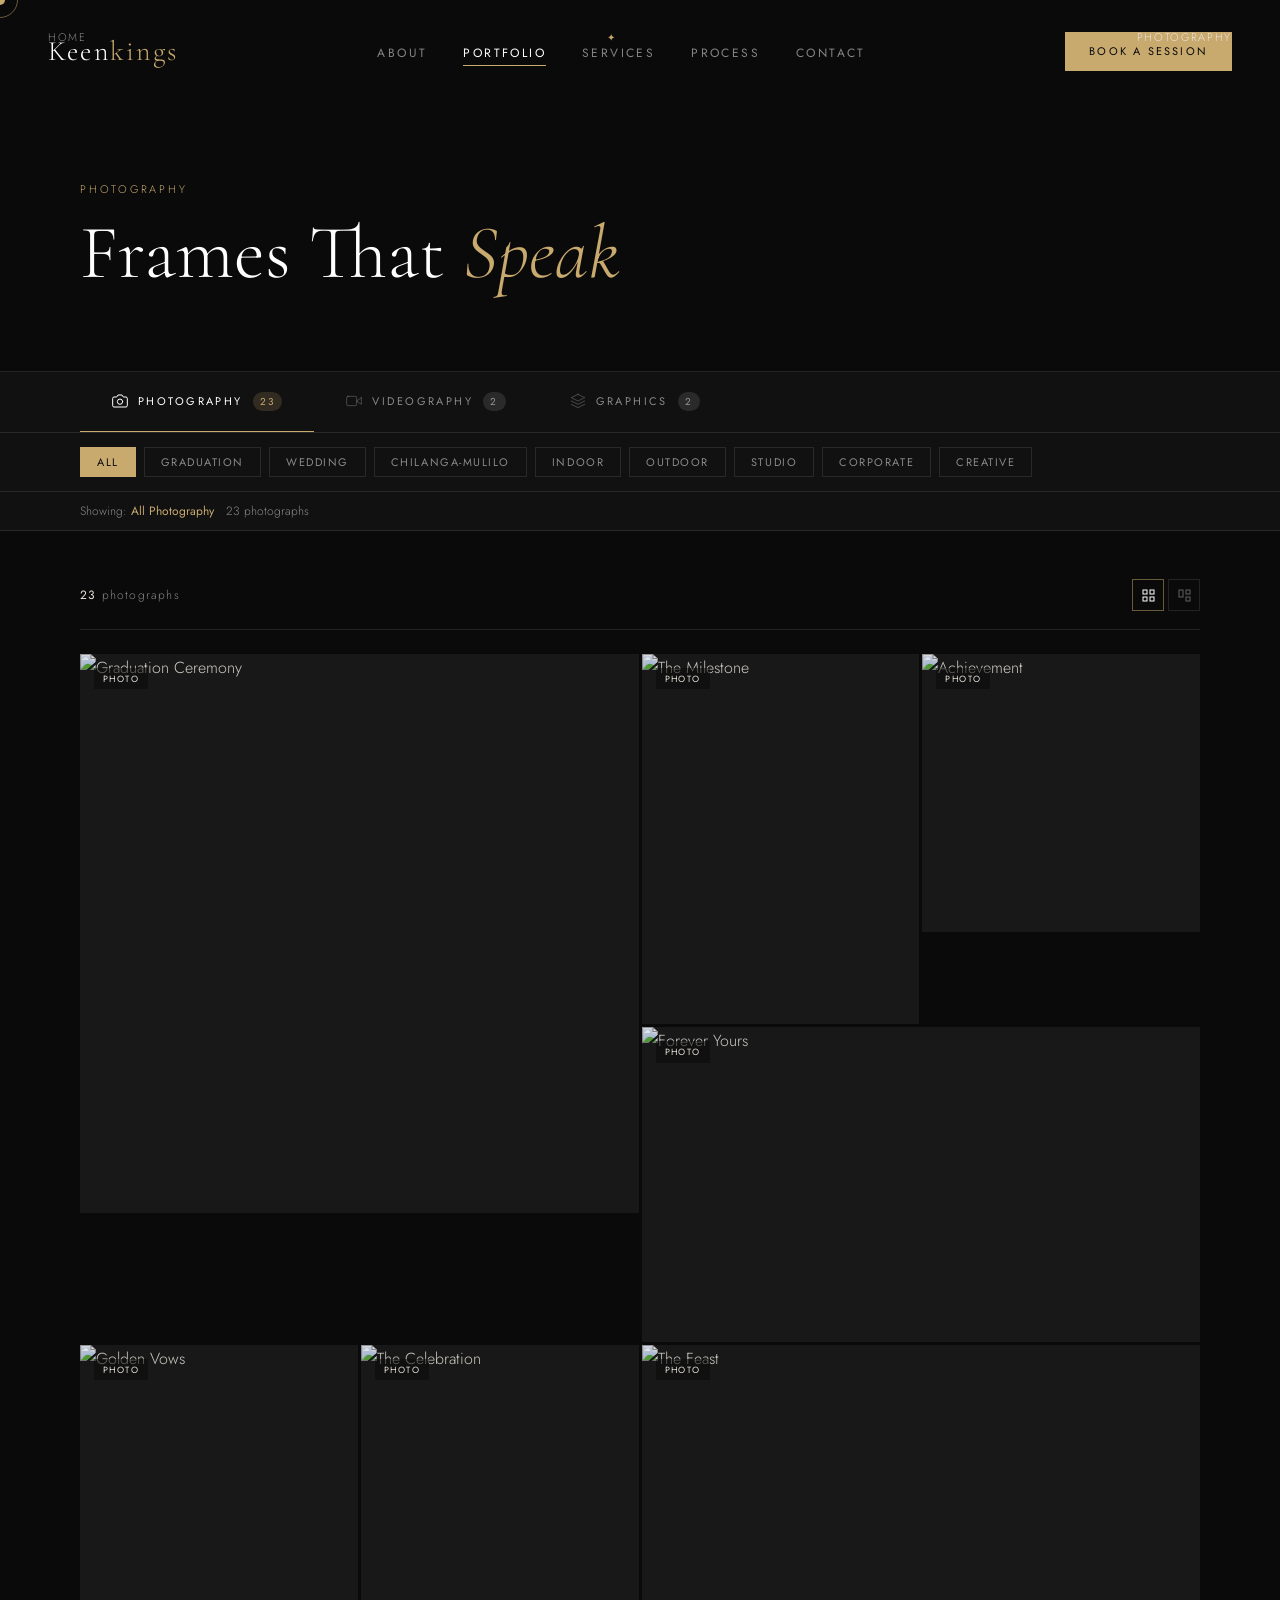
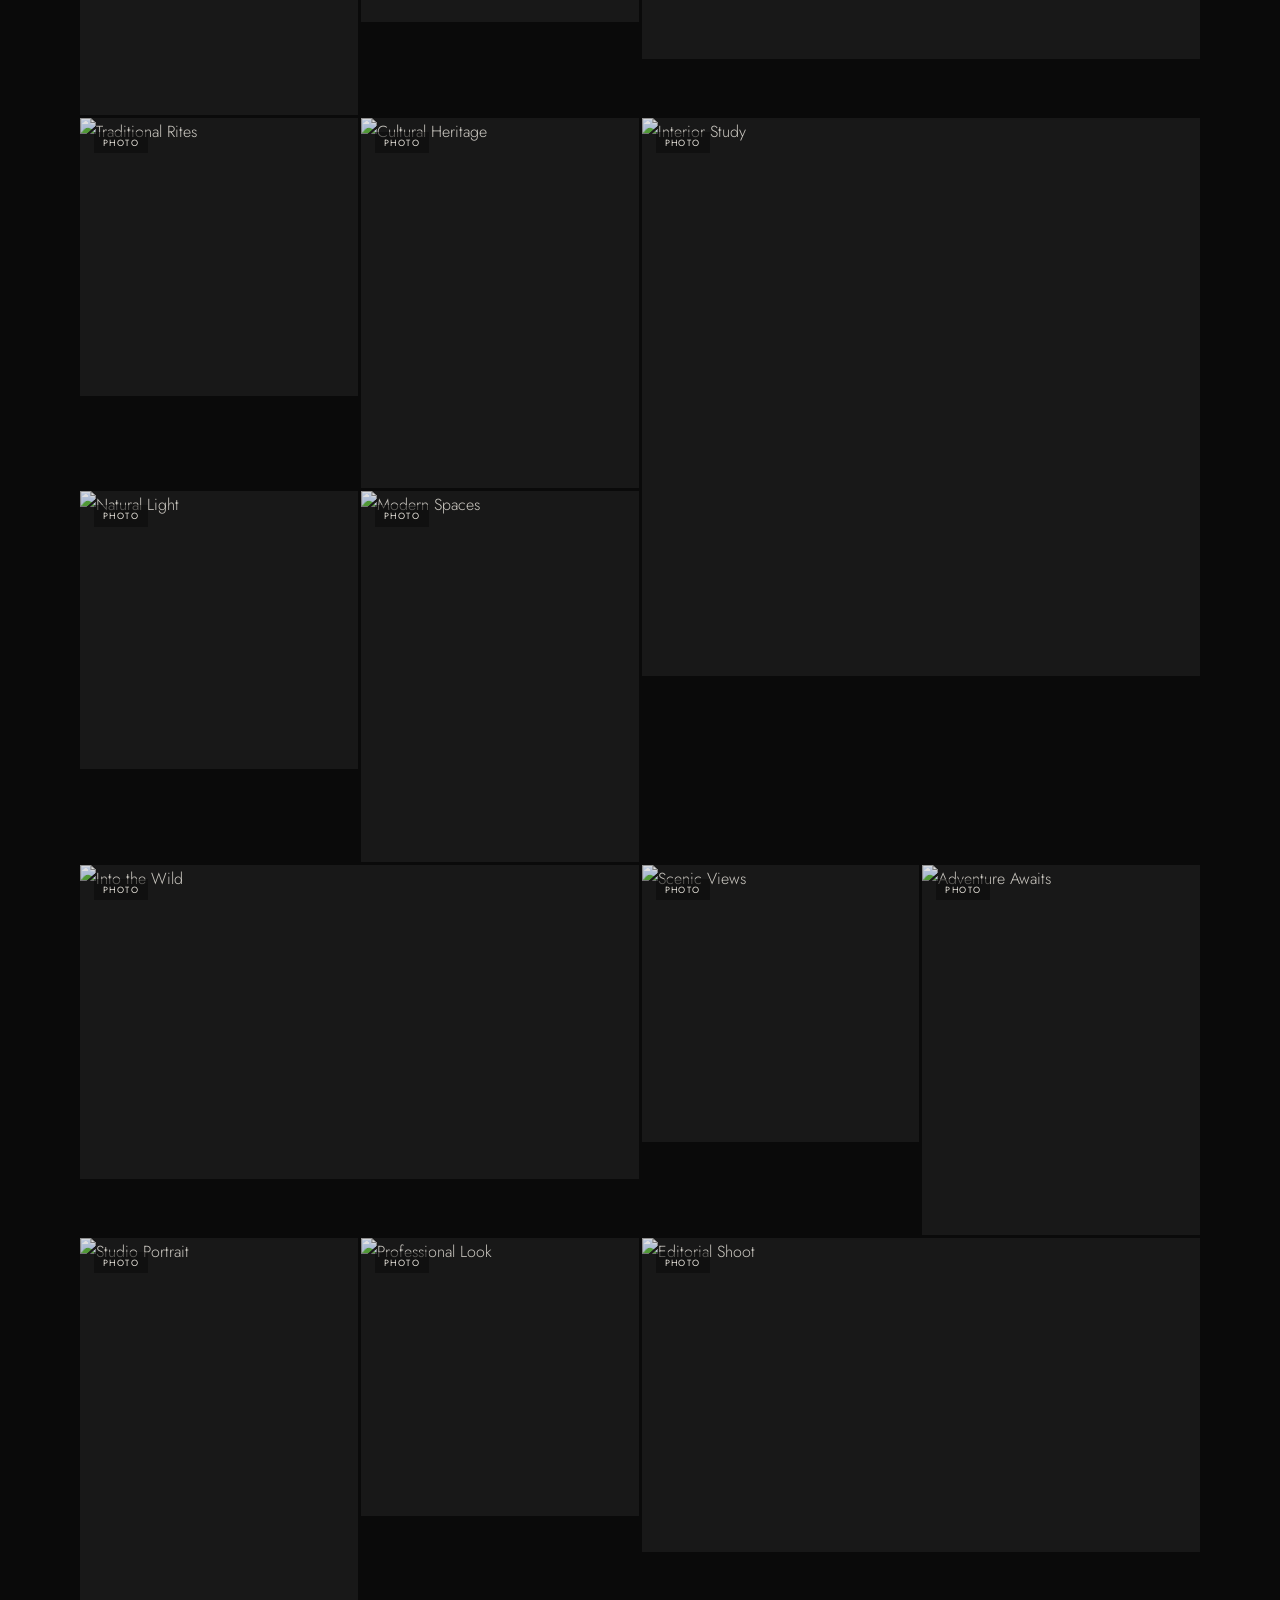
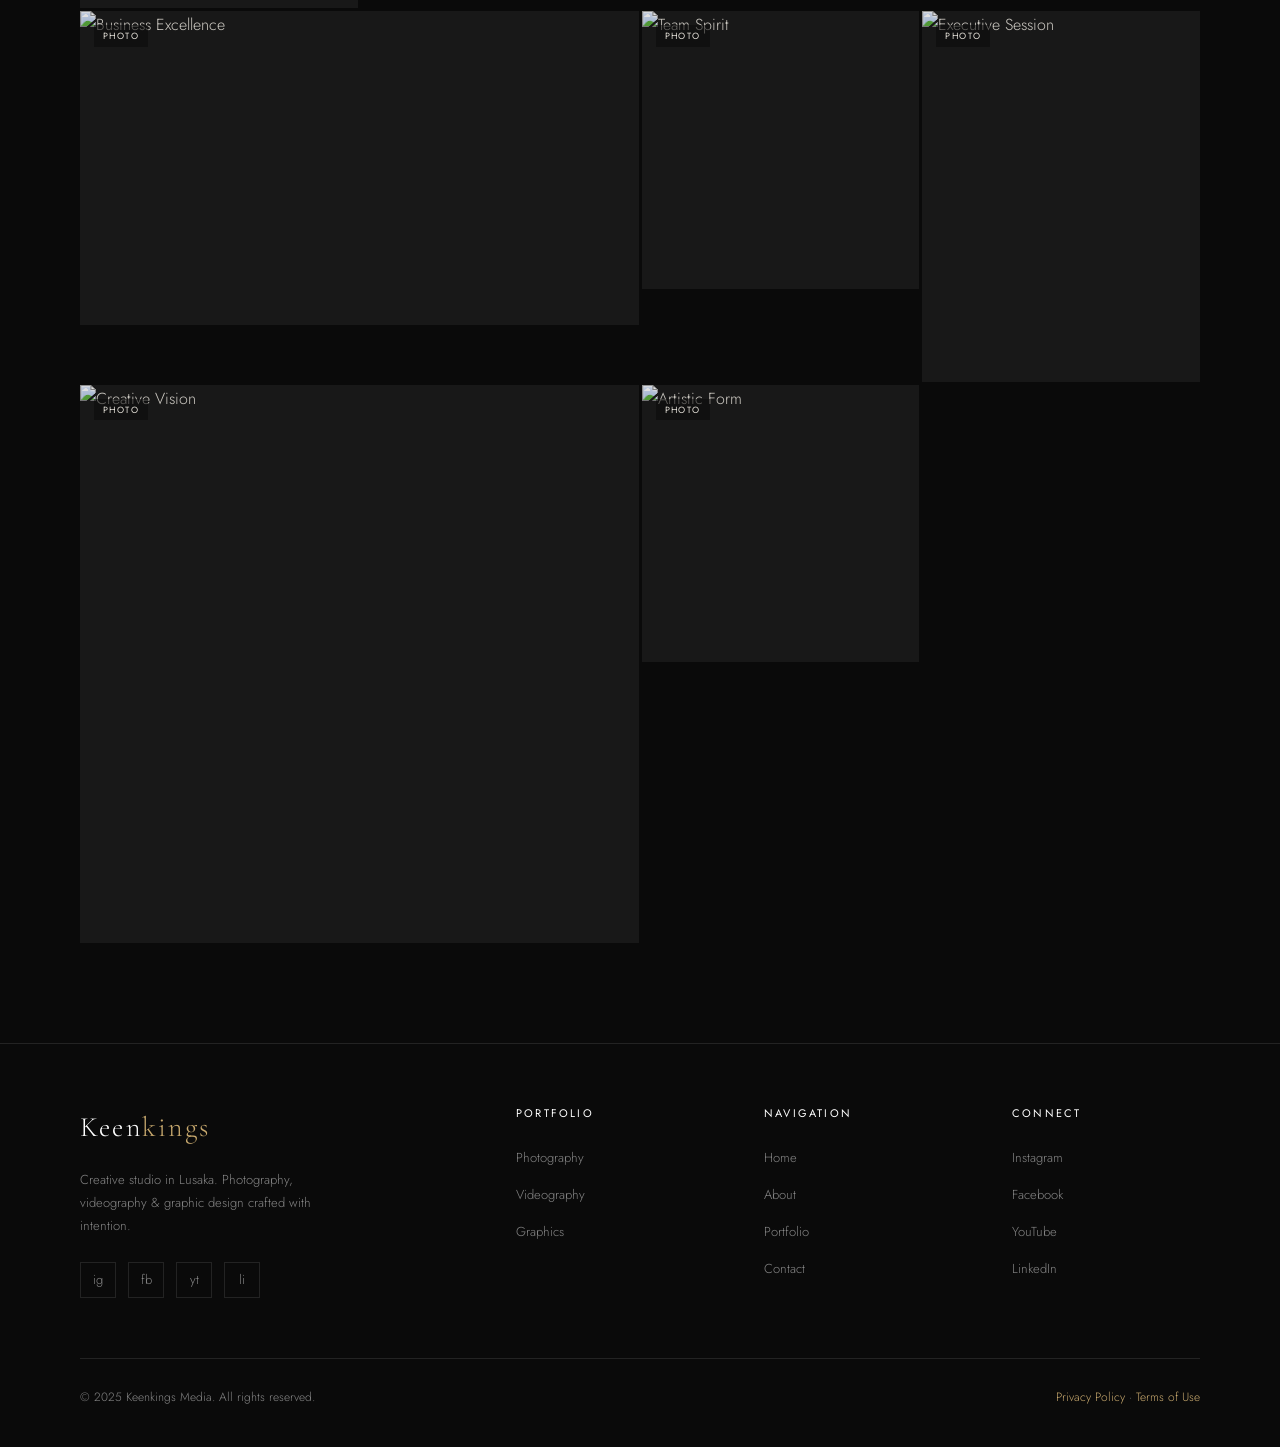
==== portfolio.html @ 9d9a0065 "added all fills" ====
<!DOCTYPE html>
<html lang="en">
<head>
<meta charset="UTF-8"/>
<meta name="viewport" content="width=device-width, initial-scale=1.0"/>
<title>Portfolio — Keenkings Media</title>
<link rel="preconnect" href="https://fonts.googleapis.com"/>
<link rel="preconnect" href="https://fonts.gstatic.com" crossorigin/>
<link href="https://fonts.googleapis.com/css2?family=Cormorant+Garamond:ital,wght@0,300;0,400;0,500;1,300;1,400&family=Jost:wght@300;400;500&display=swap" rel="stylesheet"/>
<link rel="stylesheet" href="zoomin.css"/>
<style>
.filter-bar {
  position: sticky; top: 0; z-index: 90;
  background: var(--off-black);
  border-bottom: 1px solid var(--border-dark);
  transition: box-shadow .3s;
}
.filter-bar.raised { box-shadow: 0 4px 32px rgba(0,0,0,.6); }

.parent-tabs {
  display: flex;
  max-width: var(--max-wide); margin: 0 auto;
  padding: 0 var(--space-xl);
  border-bottom: 1px solid var(--border-dark);
  overflow-x: auto; scrollbar-width: none;
}
.parent-tabs::-webkit-scrollbar { display: none; }

.parent-tab {
  display: flex; align-items: center; gap: 10px;
  padding: 20px 32px;
  font-family: var(--font-sans); font-size: 11px; font-weight: 400;
  letter-spacing: .22em; text-transform: uppercase;
  color: var(--muted-dark); background: none; border: none;
  border-bottom: 2px solid transparent; margin-bottom: -1px;
  cursor: pointer; white-space: nowrap;
  transition: color .3s, border-color .3s;
}
.parent-tab svg { width:16px; height:16px; opacity:.45; transition:opacity .3s; flex-shrink:0; }
.parent-tab:hover { color: var(--off-white); }
.parent-tab:hover svg { opacity: .75; }
.parent-tab.active { color: var(--white); border-bottom-color: var(--accent); }
.parent-tab.active svg { opacity: 1; }
.tab-count {
  font-size: 10px; background: var(--mid); color: var(--muted-dark);
  padding: 2px 7px; border-radius: 20px; transition: background .3s, color .3s; font-weight: 400;
}
.parent-tab.active .tab-count { background: rgba(200,169,110,.18); color: var(--accent); }

.sub-filter-row {
  max-width: var(--max-wide); margin: 0 auto;
  padding: 14px var(--space-xl);
  display: flex; align-items: center; gap: 8px;
  overflow-x: auto; scrollbar-width: none;
}
.sub-filter-row::-webkit-scrollbar { display: none; }
.chip {
  padding: 6px 16px;
  font-family: var(--font-sans); font-size: 11px; font-weight: 400;
  letter-spacing: .14em; text-transform: uppercase;
  color: var(--muted-dark); border: 1px solid var(--border-dark);
  background: transparent; cursor: pointer; white-space: nowrap;
  transition: border-color .2s, color .2s, background .2s;
}
.chip:hover { border-color: rgba(200,169,110,.4); color: var(--off-white); }
.chip.active { border-color: var(--accent); color: var(--black); background: var(--accent); }

.filter-summary {
  padding: 9px var(--space-xl);
  max-width: var(--max-wide); margin: 0 auto;
  display: flex; align-items: center; gap: 12px;
  font-size: 12px; color: var(--muted-dark);
  border-top: 1px solid var(--border-dark);
}
.filter-summary strong { color: var(--accent); font-weight: 400; }
.filter-clear {
  margin-left: auto; font-size: 11px; letter-spacing: .14em; text-transform: uppercase;
  color: var(--muted-dark); background: none; border: none; cursor: pointer;
  font-family: var(--font-sans); display: flex; align-items: center; gap: 6px;
  transition: color .3s;
}
.filter-clear:hover { color: var(--accent); }

/* Gallery */
.gallery-section { padding: 48px var(--space-xl) 100px; background: var(--black); min-height: 70vh; }
.gallery-inner { max-width: var(--max-wide); margin: 0 auto; }
.results-bar {
  display: flex; align-items: center; justify-content: space-between;
  margin-bottom: 24px; padding-bottom: 18px; border-bottom: 1px solid var(--border-dark);
}
.results-count { font-size: 12px; color: var(--muted-dark); letter-spacing: .1em; }
.results-count strong { color: var(--off-white); font-weight: 400; }
.view-toggles { display: flex; gap: 4px; }
.view-btn {
  width: 32px; height: 32px; border: 1px solid var(--border-dark);
  background: none; cursor: pointer; display: flex; align-items: center; justify-content: center;
  transition: border-color .3s;
}
.view-btn svg { opacity: .35; transition: opacity .3s; }
.view-btn.active { border-color: rgba(200,169,110,.5); }
.view-btn.active svg { opacity: 1; }

.gallery-grid {
  display: grid; grid-template-columns: repeat(4,1fr); gap: 3px;
  transition: opacity .3s, transform .3s;
}
.gallery-grid.masonry { grid-template-columns: repeat(3,1fr); align-items: start; }

.gallery-item {
  position: relative; overflow: hidden; cursor: pointer;
  aspect-ratio: 1/1; background: var(--dark);
}
.gallery-item.tall    { aspect-ratio: 3/4; }
.gallery-item.wide    { grid-column: span 2; aspect-ratio: 16/9; }
.gallery-item.feature { grid-column: span 2; grid-row: span 2; aspect-ratio: 1/1; }
.gallery-grid.masonry .gallery-item,
.gallery-grid.masonry .gallery-item.tall,
.gallery-grid.masonry .gallery-item.wide,
.gallery-grid.masonry .gallery-item.feature {
  grid-column: span 1; grid-row: span 1; aspect-ratio: 4/5;
}

.gallery-item img {
  width: 100%; height: 100%; object-fit: cover; display: block;
  transition: transform .7s var(--ease), filter .4s;
  filter: brightness(.88) saturate(.95);
}
.gallery-item:hover img { transform: scale(1.06); filter: brightness(.6) saturate(.8); }

.gitem-overlay {
  position: absolute; inset: 0;
  background: linear-gradient(160deg, transparent 40%, rgba(10,10,10,.9) 100%);
  opacity: 0; transition: opacity .4s;
  display: flex; flex-direction: column; justify-content: flex-end; padding: 22px;
}
.gallery-item:hover .gitem-overlay { opacity: 1; }
.gitem-parent { font-size: 9px; letter-spacing: .22em; text-transform: uppercase; color: var(--accent); margin-bottom: 3px; }
.gitem-title  { font-family: var(--font-serif); font-size: 17px; font-weight: 300; color: var(--white); line-height: 1.2; margin-bottom: 5px; }
.gitem-sub    { font-size: 10px; letter-spacing: .14em; text-transform: uppercase; color: rgba(255,255,255,.45); }

.type-badge {
  position: absolute; top: 14px; left: 14px;
  padding: 3px 9px; font-size: 9px; letter-spacing: .16em;
  text-transform: uppercase; font-family: var(--font-sans); font-weight: 400;
  pointer-events: none;
}
.badge-photo    { background: rgba(10,10,10,.55);  color: var(--off-white); }
.badge-video    { background: rgba(20,40,80,.75);  color: #92b8f0; }
.badge-graphics { background: rgba(50,25,5,.75);   color: #d4a96a; }

.play-btn {
  position: absolute; top: 50%; left: 50%;
  transform: translate(-50%,-50%) scale(.75);
  width: 54px; height: 54px;
  border: 1.5px solid rgba(255,255,255,.55); border-radius: 50%;
  display: flex; align-items: center; justify-content: center;
  opacity: 0; transition: opacity .35s, transform .35s; pointer-events: none;
}
.gallery-item:hover .play-btn { opacity: 1; transform: translate(-50%,-50%) scale(1); }

.gallery-empty { grid-column: 1/-1; padding: 100px; text-align: center; }
.gallery-empty-icon { font-size: 40px; opacity: .15; margin-bottom: 16px; }
.gallery-empty h3 { font-family: var(--font-serif); font-size: 26px; font-weight: 300; color: var(--white); margin-bottom: 10px; }
.gallery-empty p  { font-size: 14px; color: var(--muted-dark); }

/* Enhanced lightbox */
.lightbox {
  position: fixed; inset: 0; background: rgba(6,6,6,.97);
  z-index: 1000; display: flex; align-items: center; justify-content: center;
  opacity: 0; pointer-events: none; transition: opacity .4s;
}
.lightbox.open { opacity: 1; pointer-events: all; }
.lightbox-media {
  position: relative;
  max-width: min(90vw,1100px);
  max-height: 88vh;
  display: flex; align-items: center; justify-content: center;
}
.lightbox-media img {
  max-width: 100%; max-height: 85vh; object-fit: contain; display: block;
}
.lightbox-media video {
  max-width: 100%; max-height: 80vh; display: block;
  outline: none; background: #000;
}
.lightbox-caption {
  position: absolute; bottom: -40px; left: 0; right: 0; text-align: center;
  font-family: var(--font-serif); font-size: 15px; font-weight: 300;
  color: var(--muted-dark); letter-spacing: .05em;
}
.lightbox-close {
  position: absolute; top: 24px; right: 32px; font-size: 24px;
  color: var(--muted-dark); cursor: pointer; transition: color .3s;
  background: none; border: none; line-height: 1; z-index: 10;
}
.lightbox-close:hover { color: var(--accent); }
.lb-arrow {
  position: absolute; top: 50%; transform: translateY(-50%);
  width: 48px; height: 48px;
  border: 1px solid var(--border-dark); background: rgba(10,10,10,.7);
  display: flex; align-items: center; justify-content: center;
  cursor: pointer; z-index: 10; transition: border-color .3s, background .3s;
}
.lb-arrow:hover { border-color: var(--accent); background: rgba(200,169,110,.15); }
.lb-arrow--prev { left: -68px; }
.lb-arrow--next { right: -68px; }

@media (max-width: 1200px) {
  .gallery-grid { grid-template-columns: repeat(3,1fr); }
  .gallery-item.feature { grid-column: span 1; grid-row: span 1; aspect-ratio: 1/1; }
}
@media (max-width: 900px) {
  .gallery-grid { grid-template-columns: repeat(2,1fr); }
  .gallery-item.wide { grid-column: span 2; }
  .gallery-item.feature { grid-column: span 2; aspect-ratio: 16/9; }
  .parent-tabs, .sub-filter-row, .filter-summary { padding-left: 24px; padding-right: 24px; }
  .gallery-section { padding: 36px 24px 80px; }
  .lb-arrow--prev { left: 8px; } .lb-arrow--next { right: 8px; }
}
@media (max-width: 600px) {
  .gallery-grid { grid-template-columns: 1fr; }
  .gallery-item.wide, .gallery-item.feature { grid-column: span 1; aspect-ratio: 4/3; }
  .parent-tab { padding: 15px 18px; font-size: 10px; }
  .results-bar { flex-wrap: wrap; gap: 10px; }
}
</style>
</head>
<body>
<div id="cursor"></div>
<div id="cursor-ring"></div>

<!-- Enhanced lightbox -->
<div class="lightbox" id="lightbox">
  <button class="lightbox-close" onclick="closeLightbox()">✕</button>
  <button class="lb-arrow lb-arrow--prev" onclick="lbNav(-1)">
    <svg width="12" height="12" viewBox="0 0 12 12" fill="none"><path d="M8 1L3 6l5 5" stroke="white" stroke-width="1.3" stroke-linecap="round" stroke-linejoin="round"/></svg>
  </button>
  <div class="lightbox-media" id="lightboxMedia"></div>
  <button class="lb-arrow lb-arrow--next" onclick="lbNav(1)">
    <svg width="12" height="12" viewBox="0 0 12 12" fill="none"><path d="M4 1l5 5-5 5" stroke="white" stroke-width="1.3" stroke-linecap="round" stroke-linejoin="round"/></svg>
  </button>
</div>

<!-- Nav -->
<nav id="nav">
  <a href="index.html" class="nav-logo">Keen<span>kings</span></a>
  <ul class="nav-links">
    <li><a href="index.html#about">About</a></li>
    <li><a href="portfolio.html" class="active">Portfolio</a></li>
    <li><a href="index.html#services">Services</a></li>
    <li><a href="index.html#process">Process</a></li>
    <li><a href="index.html#contact">Contact</a></li>
  </ul>
  <a href="index.html#contact" class="nav-cta">Book a Session</a>
  <button class="nav-hamburger"><span></span><span></span><span></span></button>
</nav>

<!-- Page hero -->
<div class="page-hero">
  <div class="page-hero-bg" style="background-image:url('https://images.unsplash.com/photo-1542038784456-1ea8e935640e?w=1600&q=80');"></div>
  <div class="page-hero-content">
    <nav class="breadcrumb">
      <a href="index.html">Home</a>
      <span class="breadcrumb-sep">✦</span>
      <span class="breadcrumb-current" id="heroCrumb">Portfolio</span>
    </nav>
    <span class="section-tag" id="heroTag">Our Work</span>
    <h1 class="page-hero-title" id="heroTitle">The <em>Portfolio</em></h1>
  </div>
</div>

<!-- Filter bar -->
<div class="filter-bar" id="filterBar">
  <div class="parent-tabs" id="parentTabs">
    <button class="parent-tab active" data-parent="photography" onclick="setParent('photography')">
      <svg viewBox="0 0 24 24" fill="none" stroke="currentColor" stroke-width="1.5" stroke-linecap="round" stroke-linejoin="round"><path d="M23 19a2 2 0 01-2 2H3a2 2 0 01-2-2V8a2 2 0 012-2h4l2-3h6l2 3h4a2 2 0 012 2z"/><circle cx="12" cy="13" r="4"/></svg>
      Photography <span class="tab-count" id="count-photography">0</span>
    </button>
    <button class="parent-tab" data-parent="videography" onclick="setParent('videography')">
      <svg viewBox="0 0 24 24" fill="none" stroke="currentColor" stroke-width="1.5" stroke-linecap="round" stroke-linejoin="round"><polygon points="23 7 16 12 23 17 23 7"/><rect x="1" y="5" width="15" height="14" rx="2"/></svg>
      Videography <span class="tab-count" id="count-videography">0</span>
    </button>
    <button class="parent-tab" data-parent="graphics" onclick="setParent('graphics')">
      <svg viewBox="0 0 24 24" fill="none" stroke="currentColor" stroke-width="1.5" stroke-linecap="round" stroke-linejoin="round"><polygon points="12 2 2 7 12 12 22 7 12 2"/><polyline points="2 17 12 22 22 17"/><polyline points="2 12 12 17 22 12"/></svg>
      Graphics <span class="tab-count" id="count-graphics">0</span>
    </button>
  </div>
  <div class="sub-filter-row" id="subFilterRow"></div>
  <div class="filter-summary">
    <span>Showing: <strong id="summaryText">All Photography</strong></span>
    <span id="summaryCount" style="color:var(--muted-dark)"></span>
    <button class="filter-clear" id="clearBtn" onclick="clearSub()" style="display:none">
      <svg width="9" height="9" viewBox="0 0 9 9" fill="none"><path d="M1 1l7 7M8 1L1 8" stroke="currentColor" stroke-width="1.2" stroke-linecap="round"/></svg>
      Clear filter
    </button>
  </div>
</div>

<!-- Gallery -->
<div class="gallery-section">
  <div class="gallery-inner">
    <div class="results-bar">
      <p class="results-count"><strong id="resultsNum">0</strong>&nbsp;<span id="resultsLabel">works</span></p>
      <div class="view-toggles">
        <button class="view-btn active" id="btnGrid" onclick="setView('grid')" title="Grid">
          <svg width="13" height="13" viewBox="0 0 13 13" fill="none"><rect x="1" y="1" width="4" height="4" stroke="white" stroke-width="1"/><rect x="8" y="1" width="4" height="4" stroke="white" stroke-width="1"/><rect x="1" y="8" width="4" height="4" stroke="white" stroke-width="1"/><rect x="8" y="8" width="4" height="4" stroke="white" stroke-width="1"/></svg>
        </button>
        <button class="view-btn" id="btnMasonry" onclick="setView('masonry')" title="Masonry">
          <svg width="13" height="13" viewBox="0 0 13 13" fill="none"><rect x="1" y="1" width="4" height="7" stroke="white" stroke-width="1"/><rect x="8" y="1" width="4" height="4" stroke="white" stroke-width="1"/><rect x="8" y="8" width="4" height="4" stroke="white" stroke-width="1"/></svg>
        </button>
      </div>
    </div>
    <div class="gallery-grid" id="galleryGrid"></div>
  </div>
</div>

<!-- Footer -->
<footer>
  <div class="footer-top">
    <div class="footer-brand">
      <a href="index.html" class="nav-logo">Keen<span>kings</span></a>
      <p>Creative studio in Lusaka. Photography, videography &amp; graphic design crafted with intention.</p>
      <div class="social-links">
        <a href="#" class="social-link">ig</a><a href="#" class="social-link">fb</a>
        <a href="#" class="social-link">yt</a><a href="#" class="social-link">li</a>
      </div>
    </div>
    <div class="footer-col"><h4>Portfolio</h4><ul>
      <li><a href="#" onclick="setParent('photography');return false">Photography</a></li>
      <li><a href="#" onclick="setParent('videography');return false">Videography</a></li>
      <li><a href="#" onclick="setParent('graphics');return false">Graphics</a></li>
    </ul></div>
    <div class="footer-col"><h4>Navigation</h4><ul>
      <li><a href="index.html">Home</a></li><li><a href="index.html#about">About</a></li>
      <li><a href="portfolio.html">Portfolio</a></li><li><a href="index.html#contact">Contact</a></li>
    </ul></div>
    <div class="footer-col"><h4>Connect</h4><ul>
      <li><a href="#">Instagram</a></li><li><a href="#">Facebook</a></li>
      <li><a href="#">YouTube</a></li><li><a href="#">LinkedIn</a></li>
    </ul></div>
  </div>
  <div class="footer-bottom">
    <p>© 2025 Keenkings Media. All rights reserved.</p>
    <p><a href="#">Privacy Policy</a> · <a href="#">Terms of Use</a></p>
  </div>
</footer>

<script src="zoomin.js"></script>
<script>
var ITEMS = [
  /* ── PHOTOGRAPHY ─────────────────────────────────────────── */
  {id:1,  p:'photography', s:'graduation', t:'Graduation Ceremony', sz:'feature', img:'https://i.ibb.co/dS0ng0h/gd-1.jpg'},
  {id:2,  p:'photography', s:'graduation', t:'The Milestone', sz:'tall', img:'https://i.ibb.co/cK83N1xq/gd-2.jpg'},
  {id:3,  p:'photography', s:'graduation', t:'Achievement', sz:'', img:'https://i.ibb.co/RkrkC01J/gd-3.jpg'},
  {id:4,  p:'photography', s:'wedding', t:'Forever Yours', sz:'wide', img:'https://i.ibb.co/ccxwnLHr/wed-1.jpg'},
  {id:5,  p:'photography', s:'wedding', t:'Golden Vows', sz:'tall', img:'https://i.ibb.co/zhhZ0YVc/wed-2.jpg'},
  {id:6,  p:'photography', s:'wedding', t:'The Celebration', sz:'', img:'https://i.ibb.co/1Gnpq7fz/wed-3.jpg'},
  {id:7,  p:'photography', s:'chilanga-mulilo', t:'The Feast', sz:'wide', img:'https://i.ibb.co/LdPBN8Tx/cm-1.jpg'},
  {id:8,  p:'photography', s:'chilanga-mulilo', t:'Traditional Rites', sz:'', img:'https://i.ibb.co/Tx3mtD8K/cm-2.jpg'},
  {id:9,  p:'photography', s:'chilanga-mulilo', t:'Cultural Heritage', sz:'tall', img:'https://i.ibb.co/nMyVJ6Wc/cm-3.jpg'},
  {id:10, p:'photography', s:'indoor', t:'Interior Study', sz:'feature', img:'https://i.ibb.co/gZ51TRXs/ind-1.jpg'},
  {id:11, p:'photography', s:'indoor', t:'Natural Light', sz:'', img:'https://i.ibb.co/4ZC1vs0M/ind-2.jpg'},
  {id:12, p:'photography', s:'indoor', t:'Modern Spaces', sz:'tall', img:'https://i.ibb.co/zhSP1Jq3/ind-3.jpg'},
  {id:13, p:'photography', s:'outdoor', t:'Into the Wild', sz:'wide', img:'https://i.ibb.co/3YmXSzcQ/out-1.jpg'},
  {id:14, p:'photography', s:'outdoor', t:'Scenic Views', sz:'', img:'https://i.ibb.co/RkVQHSvW/out-2.jpg'},
  {id:15, p:'photography', s:'outdoor', t:'Adventure Awaits', sz:'tall', img:'https://i.ibb.co/VWdMX16G/out-3.jpg'},
  {id:16, p:'photography', s:'studio', t:'Studio Portrait', sz:'tall', img:'https://i.ibb.co/zVMCnpD1/stu-1.jpg'},
  {id:17, p:'photography', s:'studio', t:'Professional Look', sz:'', img:'https://i.ibb.co/0yZvhY1c/stu-2.jpg'},
  {id:18, p:'photography', s:'studio', t:'Editorial Shoot', sz:'wide', img:'https://i.ibb.co/Y4r1Ykj8/stu-3.jpg'},
  {id:19, p:'photography', s:'corporate', t:'Business Excellence', sz:'wide', img:'https://i.ibb.co/Pzsn97fm/cp-1.jpg'},
  {id:20, p:'photography', s:'corporate', t:'Team Spirit', sz:'', img:'https://i.ibb.co/JRRP5fjx/cp-2.jpg'},
  {id:21, p:'photography', s:'corporate', t:'Executive Session', sz:'tall', img:'https://i.ibb.co/Z1f6nWZy/cp-3.jpg'},
  {id:22, p:'photography', s:'creative', t:'Creative Vision', sz:'feature', img:'https://i.ibb.co/PZTq47BR/crt-1.jpg'},
  {id:23, p:'photography', s:'creative', t:'Artistic Form', sz:'', img:'https://i.ibb.co/v6jb3dYG/crt-2.jpg'},

  /* ── VIDEOGRAPHY ─────────────────────────────────────────── */
  {id:24, p:'videography', s:'nature', t:'Epic Nature Drone Video', sz:'feature', img:'https://img.youtube.com/vi/LXb3EKWsInQ/hqdefault.jpg', vid:'https://www.youtube.com/embed/LXb3EKWsInQ'},
  {id:25, p:'videography', s:'wedding', t:'Wedding Highlight Reel', sz:'wide', img:'https://img.youtube.com/vi/LXb3EKWsInQ/hqdefault.jpg', vid:'https://www.youtube.com/embed/LXb3EKWsInQ'},

  /* ── GRAPHICS ─────────────────────────────────────────────── */
  {id:26, p:'graphics', s:'logo', t:'Brand Identity', sz:'feature', img:'https://i.ibb.co/C5ZP92ch/gd.jpg'},
  {id:27, p:'graphics', s:'brochure', t:'Corporate Layout', sz:'tall', img:'https://i.ibb.co/C5ZP92ch/gd.jpg'},
];

var SUBS = {
  photography: [
    {v:'graduation', l:'Graduation'}, {v:'wedding', l:'Wedding'}, {v:'chilanga-mulilo', l:'Chilanga-Mulilo'},
    {v:'indoor', l:'Indoor'}, {v:'outdoor', l:'Outdoor'}, {v:'studio', l:'Studio'},
    {v:'corporate', l:'Corporate'}, {v:'creative', l:'Creative'},
  ],
  videography: [
    {v:'wedding', l:'Wedding'}, {v:'corporate', l:'Corporate'}, {v:'creative', l:'Creative'},
    {v:'nature', l:'Nature'}, {v:'timelapse', l:'Time-Lapse'}, {v:'product', l:'Product'}, {v:'fashion', l:'Fashion'},
  ],
  graphics: [
    {v:'logo', l:'Logo Design'}, {v:'brochure', l:'Brochure Layout'}, {v:'banner', l:'Web Banner'},
    {v:'social-media', l:'Social Media Post'}, {v:'infographic', l:'Infographic'}, {v:'packaging', l:'Packaging Design'},
  ]
};

var HERO = {
  photography: {tag:'Photography', title:'Frames That <em>Speak</em>', crumb:'Photography'},
  videography: {tag:'Videography', title:'Stories in <em>Motion</em>', crumb:'Videography'},
  graphics: {tag:'Graphic Design', title:'Design That <em>Resonates</em>', crumb:'Graphics'}
};

var BADGE = {
  photography: {cls:'badge-photo', lbl:'Photo'},
  videography: {cls:'badge-video', lbl:'Video'},
  graphics: {cls:'badge-graphics', lbl:'Design'}
};

var RLABEL = {photography:'photographs', videography:'films', graphics:'designs'};

var S = {parent:'photography', sub:null, view:'grid'};
var LB_IDX = 0, LB_ITEMS = [];

document.addEventListener('DOMContentLoaded', function () {
  updateCounts();
  var hash = location.hash.replace('#','');
  setParent(HERO[hash] ? hash : 'photography', true);
  window.addEventListener('scroll', function(){
    document.getElementById('filterBar').classList.toggle('raised', scrollY > 260);
  },{passive:true});
});

function updateCounts() {
  ['photography','videography','graphics'].forEach(function(p){
    document.getElementById('count-'+p).textContent = ITEMS.filter(function(i){return i.p===p;}).length;
  });
}

function setParent(p, skipScroll) {
  S.parent=p; S.sub=null;
  document.querySelectorAll('.parent-tab').forEach(function(t){ t.classList.toggle('active',t.dataset.parent===p); });
  var h=HERO[p];
  document.getElementById('heroTag').textContent = h.tag;
  document.getElementById('heroTitle').innerHTML = h.title;
  document.getElementById('heroCrumb').textContent= h.crumb;
  renderChips(); renderGallery(); updateSummary();
  if(!skipScroll) document.getElementById('filterBar').scrollIntoView({behavior:'smooth',block:'start'});
  location.hash=p;
}

function renderChips() {
  var html='<button class="chip active" data-sub="" onclick="setSub(this,\'\')">All</button>';
  (SUBS[S.parent]||[]).forEach(function(c){
    html+='<button class="chip" data-sub="'+c.v+'" onclick="setSub(this,\''+c.v+'\')">'+c.l+'</button>';
  });
  document.getElementById('subFilterRow').innerHTML=html;
}

function setSub(btn,sub){
  S.sub=sub||null;
  document.querySelectorAll('.chip').forEach(function(c){ c.classList.toggle('active',c.dataset.sub===(sub||'')); });
  renderGallery(); updateSummary();
}

function clearSub(){
  S.sub=null;
  document.querySelectorAll('.chip').forEach(function(c){ c.classList.toggle('active',c.dataset.sub===''); });
  renderGallery(); updateSummary();
}

function getFiltered(){
  return ITEMS.filter(function(i){ return i.p===S.parent && (!S.sub||i.s===S.sub); });
}

function updateSummary(){
  var f=getFiltered();
  var sl=S.sub?(SUBS[S.parent].find(function(s){return s.v===S.sub;})||{}).l:'All';
  var pl=S.parent.charAt(0).toUpperCase()+S.parent.slice(1);
  document.getElementById('summaryText').textContent = sl+' '+pl;
  document.getElementById('summaryCount').textContent= f.length+' '+(RLABEL[S.parent]||'works');
  document.getElementById('resultsNum').textContent = f.length;
  document.getElementById('resultsLabel').textContent= RLABEL[S.parent]||'works';
  document.getElementById('clearBtn').style.display = S.sub?'':'none';
}

function renderGallery(){
  var grid=document.getElementById('galleryGrid');
  var items=getFiltered();
  LB_ITEMS=items;
  grid.className='gallery-grid'+(S.view==='masonry'?' masonry':'');

  if(!items.length){
    grid.innerHTML='<div class="gallery-empty"><div class="gallery-empty-icon">◎</div><h3>Nothing here yet</h3><p>No work found in this category.</p></div>';
    return;
  }

  var isVid=S.parent==='videography';
  var badge=BADGE[S.parent];

  var html=items.map(function(item,idx){
    var sc=item.sz?' '+item.sz:'';
    var play=isVid?'<div class="play-btn"><svg width="12" height="14" viewBox="0 0 12 14" fill="none"><path d="M1 1.5l10 5.5-10 5.5V1.5z" fill="white" fill-opacity=".9"/></svg></div>':'';
    var sl=(SUBS[item.p].find(function(s){return s.v===item.s;})||{}).l||item.s;
    var pl=item.p.charAt(0).toUpperCase()+item.p.slice(1);
    return '<div class="gallery-item'+sc+'" onclick="openItem('+idx+')">'
      +'<img src="'+item.img+'" alt="'+item.t+'" loading="lazy"/>'
      +'<span class="type-badge '+badge.cls+'">'+badge.lbl+'</span>'
      +play
      +'<div class="gitem-overlay"><p class="gitem-parent">'+pl+'</p>'
      +'<h3 class="gitem-title">'+item.t+'</h3>'
      +'<p class="gitem-sub">'+sl+'</p></div></div>';
  }).join('');

  grid.style.opacity='0'; grid.style.transform='translateY(12px)';
  grid.style.transition='opacity .3s,transform .3s';
  setTimeout(function(){
    grid.innerHTML=html;
    requestAnimationFrame(function(){ grid.style.opacity='1'; grid.style.transform='translateY(0)'; });
  },150);
}

function setView(v){
  S.view=v;
  document.getElementById('btnGrid').classList.toggle('active',v==='grid');
  document.getElementById('btnMasonry').classList.toggle('active',v==='masonry');
  renderGallery();
}

function openItem(idx){
  LB_IDX=idx; renderLB();
  document.getElementById('lightbox').classList.add('open');
  document.body.style.overflow='hidden';
}

function renderLB(){
  var item=LB_ITEMS[LB_IDX]; if(!item) return;
  var sl=(SUBS[item.p].find(function(s){return s.v===item.s;})||{}).l||item.s;
  var m=document.getElementById('lightboxMedia');
  if(item.vid){
    m.innerHTML='<iframe src="'+item.vid+'" frameborder="0" allow="accelerometer; autoplay; clipboard-write; encrypted-media; gyroscope; picture-in-picture" allowfullscreen style="width:100%;aspect-ratio:16/9;max-width:960px;max-height:80vh;"></iframe>'
      +'<div class="lightbox-caption">'+item.t+' &nbsp;·&nbsp; '+sl+'</div>';
  } else {
    m.innerHTML='<img src="'+item.img+'" alt="'+item.t+'" style="max-width:min(90vw,1100px);max-height:85vh;object-fit:contain"/>'
      +'<div class="lightbox-caption">'+item.t+' &nbsp;·&nbsp; '+sl+'</div>';
  }
}

function lbNav(dir){
  LB_IDX=(LB_IDX+dir+LB_ITEMS.length)%LB_ITEMS.length;
  renderLB();
}

function closeLightbox(){
  document.getElementById('lightbox').classList.remove('open');
  document.body.style.overflow='';
}

document.addEventListener('keydown',function(e){
  if(!document.getElementById('lightbox').classList.contains('open')) return;
  if(e.key==='Escape') closeLightbox();
  if(e.key==='ArrowLeft') lbNav(-1);
  if(e.key==='ArrowRight') lbNav(1);
});
document.getElementById('lightbox').addEventListener('click',function(e){
  if(e.target===this) closeLightbox();
});
</script>
</body>
</html>
---- zoomin.css ----
/* ============================================================
   KEENKINGS PHOTOGRAPHY — SHARED STYLESHEET  v2
   Mixed light/dark theme + parallax support
   ============================================================

   QUICK REFERENCE
   ---------------
   Dark section (default) : <section>
   Light section          : <section class="section--light">
   White section          : <section class="section--light-alt">
   Parallax wrap          : <div class="parallax-wrap">
                              <div class="parallax-bg" style="background-image:url(...)"></div>
                              <div class="parallax-content">...</div>
                            </div>
   Full-bleed banner      : <div class="parallax-banner">
                              <div class="parallax-bg" style="background-image:url(...)"></div>
                              <div class="parallax-banner-content">...</div>
                            </div>

   TABLE OF CONTENTS
   -----------------
   1.  Design Tokens
   2.  Reset & Base
   3.  Custom Cursor
   4.  Navigation
   5.  Hero Section
   6.  Parallax System
   7.  Stats Bar
   8.  Ticker / Marquee
   9.  Section Utilities + Light Overrides
   10. Buttons
   11. About Section
   12. Portfolio Grid
   13. Services Section
   14. Testimonial Section
   15. Process Steps
   16. Contact Section
   17. Footer
   18. Lightbox
   19. Page Hero (inner pages)
   20. Breadcrumb
   21. Dividers & Section Transitions
   22. Reveal Animations
   23. Responsive Breakpoints
   ============================================================ */


/* ============================================================
   1. DESIGN TOKENS
   ============================================================ */
:root {
  /* Dark palette */
  --black:           #0a0a0a;
  --off-black:       #111111;
  --dark:            #181818;
  --mid:             #2a2a2a;
  --border-dark:     rgba(255,255,255,0.10);
  --border-dark-hov: rgba(200,169,110,0.35);
  --white:           #ffffff;
  --off-white:       #e8e4dc;
  --muted-dark:      rgba(255,255,255,0.50);

  /* Light palette */
  --light-bg:        #f8f5f0;
  --light-bg-alt:    #ffffff;
  --light-surface:   #ede9e1;
  --light-border:    rgba(0,0,0,0.10);
  --light-border-hov:rgba(180,130,50,0.45);
  --light-text:      #1c1c1a;
  --light-muted:     rgba(28,28,26,0.50);
  --light-heading:   #0d0d0b;

  /* Accent — slightly adjusted per context */
  --accent:          #c8a96e;
  --accent-dark:     #a8893e;
  --accent-light:    #b8924a;

  /* Shared aliases (default = dark mode) */
  --border:          var(--border-dark);
  --muted:           var(--muted-dark);

  /* Typography */
  --font-serif: 'Cormorant Garamond', serif;
  --font-sans:  'Jost', sans-serif;

  /* Motion */
  --ease:    cubic-bezier(0.25, 0.46, 0.45, 0.94);
  --ease-in: cubic-bezier(0.55, 0.00, 1.00, 0.45);

  /* Spacing */
  --space-xs:  8px;
  --space-sm:  16px;
  --space-md:  24px;
  --space-lg:  48px;
  --space-xl:  80px;
  --space-2xl: 100px;

  /* Layout */
  --max-content: 1200px;
  --max-wide:    1400px;
}


/* ============================================================
   2. RESET & BASE
   ============================================================ */
*, *::before, *::after { box-sizing: border-box; margin: 0; padding: 0; }
html { scroll-behavior: smooth; }
body {
  background:  var(--black);
  color:       var(--off-white);
  font-family: var(--font-sans);
  font-weight: 300;
  overflow-x:  hidden;
  cursor:      none;
  line-height: 1.7;
}
img { display: block; max-width: 100%; }
a   { color: inherit; }
ul  { list-style: none; }


/* ============================================================
   3. CUSTOM CURSOR
   ============================================================ */
#cursor {
  position: fixed; top: 0; left: 0;
  width: 10px; height: 10px;
  background: var(--accent);
  border-radius: 50%;
  pointer-events: none;
  z-index: 9999;
  transform: translate(-50%, -50%);
  transition: width .15s var(--ease), height .15s var(--ease), opacity .3s;
}
#cursor-ring {
  position: fixed; top: 0; left: 0;
  width: 36px; height: 36px;
  border: 1px solid rgba(200,169,110,.5);
  border-radius: 50%;
  pointer-events: none;
  z-index: 9998;
  transform: translate(-50%, -50%);
  transition: transform .18s var(--ease), width .3s, height .3s, border-color .3s;
}
body:has(a:hover) #cursor-ring,
body:has(button:hover) #cursor-ring {
  width: 56px; height: 56px;
  border-color: var(--accent);
}


/* ============================================================
   4. NAVIGATION
   ============================================================ */
nav {
  position: fixed; top: 0; left: 0; right: 0;
  z-index: 100;
  display: flex; align-items: center; justify-content: space-between;
  padding: 28px 48px;
  transition: background .4s var(--ease), padding .4s, border-color .4s;
}
nav.scrolled {
  background: rgba(10,10,10,.92);
  backdrop-filter: blur(14px);
  padding: 16px 48px;
  border-bottom: 1px solid var(--border-dark);
}
.nav-logo {
  font-family: var(--font-serif);
  font-size: 28px; font-weight: 300;
  letter-spacing: .08em;
  color: var(--white); text-decoration: none;
  transition: color .3s;
}
.nav-logo span { color: var(--accent); }

.nav-links { display: flex; gap: 36px; }
.nav-links a {
  font-size: 12px; font-weight: 400;
  letter-spacing: .2em; text-transform: uppercase;
  color: var(--muted-dark); text-decoration: none;
  transition: color .3s; position: relative;
}
.nav-links a::after {
  content: '';
  position: absolute; bottom: -4px; left: 0; right: 100%;
  height: 1px; background: var(--accent);
  transition: right .3s var(--ease);
}
.nav-links a:hover,
.nav-links a.active { color: var(--white); }
.nav-links a:hover::after,
.nav-links a.active::after { right: 0; }

.nav-cta {
  font-size: 11px; font-weight: 400;
  letter-spacing: .2em; text-transform: uppercase;
  color: var(--black); background: var(--accent);
  padding: 10px 24px; text-decoration: none;
  transition: opacity .3s;
}
.nav-cta:hover { opacity: .85; }
.nav-hamburger { display: none; }


/* ============================================================
   5. HERO SECTION
   ============================================================ */
.hero {
  position: relative; height: 100vh; min-height: 700px;
  display: flex; align-items: flex-end; overflow: hidden;
}
.hero-bg {
  position: absolute; inset: 0;
  background-size: cover; background-position: center; background-repeat: no-repeat;
  transform: scale(1.06); transition: transform 8s var(--ease);
  will-change: transform;
}
.hero-bg.loaded { transform: scale(1); }
.hero-overlay {
  position: absolute; inset: 0;
  background: linear-gradient(to top, rgba(10,10,10,.92) 0%, rgba(10,10,10,.45) 40%, rgba(10,10,10,.15) 100%);
}
.hero-content {
  position: relative;
  padding: 0 var(--space-xl) var(--space-xl);
  max-width: 900px;
}
.hero-tag {
  display: inline-block; font-size: 11px;
  letter-spacing: .25em; text-transform: uppercase;
  color: var(--accent); margin-bottom: 20px;
  opacity: 0; transform: translateY(20px);
  animation: fadeUp .8s var(--ease) .3s forwards;
}
.hero-title {
  font-family: var(--font-serif);
  font-size: clamp(56px,8vw,96px); font-weight: 300;
  line-height: .95; letter-spacing: -.01em;
  color: var(--white); margin-bottom: 28px;
  opacity: 0; transform: translateY(30px);
  animation: fadeUp .9s var(--ease) .5s forwards;
}
.hero-title em { font-style: italic; color: var(--accent); }
.hero-desc {
  font-size: 14px; font-weight: 300; line-height: 1.8;
  color: var(--muted-dark); max-width: 440px; margin-bottom: 40px;
  opacity: 0; transform: translateY(20px);
  animation: fadeUp .8s var(--ease) .7s forwards;
}
.hero-actions {
  display: flex; align-items: center; gap: 32px;
  opacity: 0; transform: translateY(20px);
  animation: fadeUp .8s var(--ease) .9s forwards;
}
.hero-scroll {
  position: absolute; bottom: 48px; right: var(--space-xl);
  display: flex; flex-direction: column; align-items: center; gap: 10px;
  opacity: 0; animation: fadeUp .8s var(--ease) 1.2s forwards;
}
.hero-scroll span {
  font-size: 10px; letter-spacing: .25em; text-transform: uppercase;
  color: var(--muted-dark); writing-mode: vertical-rl;
}
.scroll-line {
  width: 1px; height: 64px;
  background: linear-gradient(to bottom, var(--accent), transparent);
  animation: scrollAnim 2s ease-in-out infinite;
}
@keyframes scrollAnim {
  0%   { transform: scaleY(0); transform-origin: top;    opacity: 0; }
  50%  { transform: scaleY(1); transform-origin: top;    opacity: 1; }
  100% { transform: scaleY(0); transform-origin: bottom; opacity: 0; }
}


/* ============================================================
   6. PARALLAX SYSTEM
   ============================================================ */

/* Generic wrapper — keeps the section's natural height */
.parallax-wrap {
  position: relative;
  overflow: hidden;
}

/* The background layer that moves on scroll */
.parallax-bg {
  position: absolute;
  inset: -22% 0;              /* overshoot so movement never shows edges */
  background-size: cover;
  background-position: center;
  background-repeat: no-repeat;
  will-change: transform;
  transform: translateY(0);
}

/* Dark overlay (default) */
.parallax-bg::after {
  content: '';
  position: absolute; inset: 0;
  background: rgba(10,10,10,.65);
}
/* Lighter overlay */
.parallax-bg--subtle::after  { background: rgba(10,10,10,.35); }
/* Cream overlay — text will be dark */
.parallax-bg--cream::after   { background: rgba(248,245,240,.82); }
/* No overlay */
.parallax-bg--none::after    { display: none; }

/* Content layer sits above the parallax bg */
.parallax-content {
  position: relative;
  z-index: 2;
}

/* ---- Full-bleed parallax banner ---- */
.parallax-banner {
  position: relative; overflow: hidden;
  min-height: 460px;
  display: flex; align-items: center; justify-content: center;
  text-align: center;
}
.parallax-banner .parallax-bg { inset: -30% 0; }

.parallax-banner-content {
  position: relative; z-index: 2;
  padding: var(--space-xl);
  max-width: 780px;
}
.parallax-banner-title {
  font-family: var(--font-serif);
  font-size: clamp(40px,6vw,76px); font-weight: 300;
  line-height: 1; color: var(--white); margin-bottom: 20px;
}
.parallax-banner-title em { font-style: italic; color: var(--accent); }
.parallax-banner-body {
  font-size: 15px; line-height: 1.8;
  color: rgba(255,255,255,.65);
  max-width: 520px; margin: 0 auto 36px;
}


/* ============================================================
   7. STATS BAR
   ============================================================ */
.stats-bar {
  border-top: 1px solid var(--border-dark);
  border-bottom: 1px solid var(--border-dark);
  display: flex; justify-content: center;
}
.stats-bar--dark  { background: var(--off-black); }
.stats-bar--light {
  background: var(--light-surface);
  border-color: var(--light-border);
}
.stats-bar--light .stat        { border-color: var(--light-border); }
.stats-bar--light .stat-number { color: var(--light-heading); }
.stats-bar--light .stat-label  { color: var(--light-muted); }

.stats-inner { display: flex; width: 100%; max-width: var(--max-content); }
.stat {
  flex: 1; padding: 40px var(--space-lg);
  border-right: 1px solid var(--border-dark);
  text-align: center;
}
.stat:last-child { border-right: none; }
.stat-number {
  font-family: var(--font-serif);
  font-size: 52px; font-weight: 300;
  color: var(--white); line-height: 1; margin-bottom: 8px;
}
.stat-number span { color: var(--accent); }
.stat-label {
  font-size: 11px; letter-spacing: .2em;
  text-transform: uppercase; color: var(--muted-dark);
}


/* ============================================================
   8. TICKER / MARQUEE
   ============================================================ */
.ticker {
  background: var(--accent); padding: 14px 0;
  overflow: hidden; white-space: nowrap;
}
.ticker--dark {
  background: var(--off-black);
  border-top: 1px solid var(--border-dark);
  border-bottom: 1px solid var(--border-dark);
}
.ticker--dark .ticker-item { color: var(--muted-dark); }
.ticker--dark .ticker-item::after { color: var(--accent); }

.ticker-inner { display: inline-flex; animation: ticker 30s linear infinite; }
.ticker-item {
  font-size: 12px; font-weight: 400;
  letter-spacing: .25em; text-transform: uppercase;
  color: var(--black);
  padding: 0 40px;
  display: inline-flex; align-items: center; gap: 20px;
}
.ticker-item::after { content: '✦'; font-size: 10px; }

@keyframes ticker {
  0%   { transform: translateX(0); }
  100% { transform: translateX(-50%); }
}


/* ============================================================
   9. SECTION UTILITIES + LIGHT OVERRIDES
   ============================================================ */
section { padding: var(--space-2xl) var(--space-xl); }

/* Colour contexts */
.section--light     { background: var(--light-bg);     color: var(--light-text); }
.section--light-alt { background: var(--light-bg-alt); color: var(--light-text); }

/* Override all text elements inside light sections */
.section--light .section-tag,
.section--light-alt .section-tag     { color: var(--accent-light); }

.section--light .section-title,
.section--light-alt .section-title   { color: var(--light-heading); }

.section--light .section-body,
.section--light-alt .section-body    { color: var(--light-muted); }

.section--light .about-quote,
.section--light-alt .about-quote     { color: var(--light-text); border-left-color: var(--accent-light); }

.section--light .process-step-title,
.section--light-alt .process-step-title { color: var(--light-heading); }

.section--light .process-step-desc,
.section--light-alt .process-step-desc  { color: var(--light-muted); }

.section--light .process-step,
.section--light-alt .process-step    { border-color: var(--light-border); }
.section--light .process-step:hover,
.section--light-alt .process-step:hover { border-color: var(--accent-light); }

/* Shared labels / headings */
.section-tag {
  display: block; font-size: 11px;
  letter-spacing: .25em; text-transform: uppercase;
  color: var(--accent); margin-bottom: 16px;
}
.section-title {
  font-family: var(--font-serif);
  font-size: clamp(36px,5vw,64px); font-weight: 300;
  line-height: 1.05; color: var(--white); margin-bottom: 20px;
}
.section-title em { font-style: italic; }
.section-body {
  font-size: 14px; line-height: 1.9;
  color: var(--muted-dark); max-width: 520px;
}
.section-header--center { text-align: center; margin-bottom: 64px; }
.section-header--center .section-body { margin: 0 auto; }


/* ============================================================
   10. BUTTONS
   ============================================================ */
.btn-primary {
  display: inline-block;
  font-size: 11px; font-weight: 400;
  letter-spacing: .2em; text-transform: uppercase;
  color: var(--black); background: var(--accent);
  padding: 14px 36px; text-decoration: none;
  transition: opacity .3s, transform .3s;
  border: none; cursor: pointer; font-family: var(--font-sans);
}
.btn-primary:hover { opacity: .85; transform: translateY(-2px); }
.btn-primary--dark { background: var(--light-heading); color: var(--white); }

.btn-ghost {
  display: flex; align-items: center; gap: 10px;
  font-size: 11px; font-weight: 400;
  letter-spacing: .2em; text-transform: uppercase;
  color: var(--muted-dark); text-decoration: none;
  background: none; border: none; cursor: pointer;
  font-family: var(--font-sans); transition: color .3s;
}
.btn-ghost::before {
  content: ''; display: block;
  width: 36px; height: 1px;
  background: currentColor; transition: width .3s;
}
.btn-ghost:hover { color: var(--white); }
.btn-ghost:hover::before { width: 52px; }
.btn-ghost--dark { color: var(--light-muted); }
.btn-ghost--dark:hover { color: var(--light-heading); }

.btn-outline {
  display: inline-block;
  font-size: 11px; font-weight: 400;
  letter-spacing: .2em; text-transform: uppercase;
  color: var(--off-white); background: transparent;
  border: 1px solid var(--border-dark);
  padding: 14px 36px; text-decoration: none;
  cursor: pointer; font-family: var(--font-sans);
  transition: border-color .3s, color .3s, transform .3s;
}
.btn-outline:hover { border-color: var(--accent); color: var(--accent); transform: translateY(-2px); }
.btn-outline--dark { color: var(--light-text); border-color: var(--light-border); }
.btn-outline--dark:hover { color: var(--accent-light); border-color: var(--accent-light); }


/* ============================================================
   11. ABOUT SECTION
   ============================================================ */
.about {
  display: grid; grid-template-columns: 1fr 1fr;
  gap: var(--space-xl); align-items: center;
  max-width: var(--max-content); margin: 0 auto;
}
.about-image { position: relative; aspect-ratio: 3/4; overflow: hidden; }
.about-image img {
  width: 100%; height: 100%; object-fit: cover;
  transition: transform .8s var(--ease);
}
.about-image:hover img { transform: scale(1.04); }
.about-image-accent {
  position: absolute; bottom: -24px; right: -24px;
  width: 180px; height: 180px; border: 1px solid var(--accent); z-index: -1;
}
.about-image-label {
  position: absolute; bottom: 24px; left: 24px;
  background: var(--black); padding: 14px 20px;
  font-size: 11px; letter-spacing: .15em; text-transform: uppercase;
  color: var(--accent); border-left: 2px solid var(--accent);
}
.section--light .about-image-label,
.section--light-alt .about-image-label {
  background: var(--light-bg-alt); color: var(--accent-light);
}
.about-content { padding: 20px 0; }
.about-content .section-title { margin-bottom: 24px; }
.about-quote {
  font-family: var(--font-serif); font-size: 22px;
  font-style: italic; font-weight: 300;
  color: var(--off-white); line-height: 1.6;
  margin: 32px 0; padding-left: 24px;
  border-left: 2px solid var(--accent);
}
.about-skills { display: flex; flex-wrap: wrap; gap: 10px; margin-top: 36px; }
.skill-pill {
  font-size: 11px; letter-spacing: .18em; text-transform: uppercase;
  color: var(--muted-dark); border: 1px solid var(--border-dark);
  padding: 8px 18px; transition: border-color .3s, color .3s;
}
.skill-pill:hover { border-color: var(--accent); color: var(--accent); }
.section--light .skill-pill,
.section--light-alt .skill-pill { color: var(--light-muted); border-color: var(--light-border); }
.section--light .skill-pill:hover,
.section--light-alt .skill-pill:hover { border-color: var(--accent-light); color: var(--accent-light); }


/* ============================================================
   12. PORTFOLIO GRID
   ============================================================ */
.portfolio-section { max-width: var(--max-wide); margin: 0 auto; }
.portfolio-header {
  display: flex; align-items: flex-end; justify-content: space-between;
  margin-bottom: 48px;
}
.portfolio-filters { display: flex; gap: 24px; }
.filter-btn {
  font-size: 11px; letter-spacing: .18em; text-transform: uppercase;
  color: var(--muted-dark); background: none; border: none;
  cursor: pointer; transition: color .3s;
  padding: 6px 0; position: relative; font-family: var(--font-sans);
}
.filter-btn::after {
  content: ''; position: absolute; bottom: 0; left: 0; right: 100%;
  height: 1px; background: var(--accent); transition: right .3s var(--ease);
}
.filter-btn.active, .filter-btn:hover { color: var(--white); }
.filter-btn.active::after, .filter-btn:hover::after { right: 0; }
.section--light .filter-btn, .section--light-alt .filter-btn { color: var(--light-muted); }
.section--light .filter-btn.active, .section--light .filter-btn:hover,
.section--light-alt .filter-btn.active, .section--light-alt .filter-btn:hover { color: var(--light-heading); }

.portfolio-grid {
  display: grid; grid-template-columns: repeat(3,1fr); gap: 3px;
}
.portfolio-item { position: relative; overflow: hidden; aspect-ratio: 3/4; cursor: pointer; }
.portfolio-item.wide { grid-column: span 2; aspect-ratio: 16/9; }
.portfolio-item img {
  width: 100%; height: 100%; object-fit: cover;
  transition: transform .7s var(--ease); filter: brightness(.9);
}
.portfolio-item:hover img { transform: scale(1.06); filter: brightness(.7); }
.portfolio-item-overlay {
  position: absolute; inset: 0;
  background: linear-gradient(to top, rgba(10,10,10,.85) 0%, transparent 60%);
  opacity: 0; transition: opacity .4s;
  display: flex; align-items: flex-end; padding: 28px;
}
.portfolio-item:hover .portfolio-item-overlay { opacity: 1; }
.portfolio-item-cat {
  font-size: 10px; letter-spacing: .2em; text-transform: uppercase;
  color: var(--accent); margin-bottom: 6px;
}
.portfolio-item-title {
  font-family: var(--font-serif); font-size: 22px; font-weight: 300;
  color: var(--white); line-height: 1.2;
}
.portfolio-item-arrow {
  position: absolute; top: 24px; right: 24px;
  width: 40px; height: 40px; border: 1px solid rgba(255,255,255,.4);
  display: flex; align-items: center; justify-content: center;
  opacity: 0; transform: translateY(-8px);
  transition: opacity .4s .1s, transform .4s .1s;
}
.portfolio-item:hover .portfolio-item-arrow { opacity: 1; transform: translateY(0); }


/* ============================================================
   13. SERVICES SECTION
   ============================================================ */
.services-section      { background: var(--off-black); }
.services-section--light { background: var(--light-bg); }
.services-section--light .service-card { background: var(--light-bg-alt); border-color: var(--light-border); }
.services-section--light .service-num   { color: rgba(0,0,0,.05); }
.services-section--light .service-title { color: var(--light-heading); }
.services-section--light .service-desc  { color: var(--light-muted); }
.services-section--light .service-link  { color: var(--accent-light); }
.services-section--light .service-card:hover { border-color: var(--light-border-hov); }

.services-inner { max-width: var(--max-content); margin: 0 auto; }
.services-top {
  display: flex; align-items: flex-end; justify-content: space-between;
  margin-bottom: 64px;
}
.services-grid { display: grid; grid-template-columns: repeat(3,1fr); gap: 2px; }
.service-card {
  background: var(--dark); padding: 48px 40px;
  border: 1px solid var(--border-dark);
  position: relative; overflow: hidden;
  transition: border-color .3s, transform .3s;
}
.service-card::before {
  content: ''; position: absolute; bottom: 0; left: 0; right: 100%;
  height: 2px; background: var(--accent); transition: right .4s var(--ease);
}
.service-card:hover { border-color: var(--border-dark-hov); transform: translateY(-4px); }
.service-card:hover::before { right: 0; }
.service-num {
  font-family: var(--font-serif); font-size: 64px; font-weight: 300;
  color: rgba(255,255,255,.06); line-height: 1; margin-bottom: 24px;
}
.service-title {
  font-family: var(--font-serif); font-size: 26px; font-weight: 300;
  color: var(--white); margin-bottom: 16px; line-height: 1.2;
}
.service-desc  { font-size: 14px; line-height: 1.8; color: var(--muted-dark); margin-bottom: 28px; }
.service-link {
  display: flex; align-items: center; gap: 10px;
  font-size: 11px; letter-spacing: .2em; text-transform: uppercase;
  color: var(--accent); text-decoration: none; transition: gap .3s;
}
.service-link:hover { gap: 16px; }


/* ============================================================
   14. TESTIMONIAL SECTION
   ============================================================ */
.testimonial-section { text-align: center; padding: 120px var(--space-xl); }
.testimonial-section--dark  { background: var(--dark); }
.testimonial-section--light {
  background: var(--light-bg-alt); color: var(--light-text);
}
.testimonial-section--light .testimonial-text { color: var(--light-heading); }
.testimonial-section--light .testimonial-name { color: var(--light-heading); }
.testimonial-section--light .testimonial-role { color: var(--light-muted); }
.testimonial-section--light .dot { background: var(--light-border); }
.testimonial-section--light .dot.active { background: var(--accent-light); }

.testimonial-inner { max-width: 800px; margin: 0 auto; }
.testimonial-stars { display: flex; justify-content: center; gap: 6px; margin-bottom: 36px; }
.star { color: var(--accent); font-size: 18px; }
.testimonial-text {
  font-family: var(--font-serif); font-size: clamp(24px,3.5vw,40px);
  font-weight: 300; font-style: italic; line-height: 1.5;
  color: var(--off-white); margin-bottom: 40px; transition: opacity .2s;
}
.testimonial-author { display: flex; align-items: center; justify-content: center; gap: 16px; }
.testimonial-avatar { width: 50px; height: 50px; border-radius: 50%; object-fit: cover; border: 2px solid var(--accent); }
.testimonial-name { font-size: 13px; font-weight: 400; color: var(--white); letter-spacing: .1em; transition: opacity .2s; }
.testimonial-role { font-size: 11px; color: var(--muted-dark); letter-spacing: .15em; transition: opacity .2s; }
.testimonial-dots { display: flex; justify-content: center; gap: 8px; margin-top: 48px; }
.dot {
  width: 6px; height: 6px; border-radius: 50%;
  background: rgba(255,255,255,.2); cursor: pointer;
  transition: background .3s, width .3s;
}
.dot.active { background: var(--accent); width: 24px; border-radius: 3px; }


/* ============================================================
   15. PROCESS STEPS
   ============================================================ */
.process-inner { max-width: var(--max-content); margin: 0 auto; }
.process-header { margin-bottom: 64px; }
.process-steps {
  display: grid; grid-template-columns: repeat(4,1fr); gap: 2px;
  counter-reset: step;
}
.process-step {
  padding: 40px 32px; border: 1px solid var(--border-dark);
  position: relative; counter-increment: step; transition: border-color .3s;
}
.process-step:hover { border-color: rgba(200,169,110,.4); }
.process-step::before {
  content: '0' counter(step); font-family: var(--font-serif);
  font-size: 56px; font-weight: 300; color: rgba(200,169,110,.15);
  display: block; line-height: 1; margin-bottom: 20px;
}
.process-step-title { font-family: var(--font-serif); font-size: 22px; font-weight: 300; color: var(--white); margin-bottom: 12px; }
.process-step-desc  { font-size: 13px; line-height: 1.8; color: var(--muted-dark); }


/* ============================================================
   16. CONTACT SECTION
   ============================================================ */
.contact-section       { background: var(--off-black); }
.contact-section--light{ background: var(--light-bg); }
.contact-section--light .contact-detail-icon  { border-color: var(--light-border); }
.contact-section--light .contact-detail-label { color: var(--light-muted); }
.contact-section--light .contact-detail-value { color: var(--light-text); }
.contact-section--light .form-group label { color: var(--light-muted); }
.contact-section--light .form-group input,
.contact-section--light .form-group textarea,
.contact-section--light .form-group select {
  background: var(--light-bg-alt); border-color: var(--light-border); color: var(--light-text);
}
.contact-section--light .form-group input:focus,
.contact-section--light .form-group textarea:focus,
.contact-section--light .form-group select:focus { border-color: var(--accent-light); }

.contact-inner {
  max-width: var(--max-content); margin: 0 auto;
  display: grid; grid-template-columns: 1fr 1fr;
  gap: var(--space-xl); align-items: start;
}
.contact-info .section-title { margin-bottom: 24px; }
.contact-details { margin-top: 48px; display: flex; flex-direction: column; gap: 24px; }
.contact-detail-item { display: flex; gap: 20px; align-items: flex-start; }
.contact-detail-icon {
  width: 40px; height: 40px; border: 1px solid var(--border-dark);
  display: flex; align-items: center; justify-content: center;
  flex-shrink: 0; font-size: 16px; color: var(--accent);
}
.contact-detail-label { font-size: 10px; letter-spacing: .2em; text-transform: uppercase; color: var(--muted-dark); margin-bottom: 4px; }
.contact-detail-value { font-size: 15px; color: var(--off-white); font-weight: 300; }

.contact-form { padding-top: 8px; }
.form-group   { margin-bottom: 24px; }
.form-group label {
  display: block; font-size: 10px; letter-spacing: .2em; text-transform: uppercase;
  color: var(--muted-dark); margin-bottom: 8px;
}
.form-group input,
.form-group textarea,
.form-group select {
  width: 100%; background: var(--dark); border: 1px solid var(--border-dark);
  padding: 14px 18px; font-family: var(--font-sans);
  font-size: 14px; font-weight: 300; color: var(--off-white);
  outline: none; transition: border-color .3s; appearance: none;
}
.form-group input:focus,
.form-group textarea:focus,
.form-group select:focus { border-color: var(--accent); }
.form-group textarea { height: 130px; resize: vertical; }
.form-row { display: grid; grid-template-columns: 1fr 1fr; gap: 16px; }
.submit-btn {
  width: 100%; background: var(--accent); border: none;
  padding: 18px; font-family: var(--font-sans);
  font-size: 11px; font-weight: 400; letter-spacing: .25em; text-transform: uppercase;
  color: var(--black); cursor: pointer; transition: opacity .3s, transform .3s;
}
.submit-btn:hover { opacity: .85; transform: translateY(-2px); }


/* ============================================================
   17. FOOTER
   ============================================================ */
footer { background: var(--black); border-top: 1px solid var(--border-dark); padding: 60px var(--space-xl) 40px; }
.footer-top { display: grid; grid-template-columns: 2fr 1fr 1fr 1fr; gap: 60px; margin-bottom: 60px; }
.footer-brand .nav-logo { display: block; margin-bottom: 16px; }
.footer-brand p { font-size: 13px; line-height: 1.8; color: var(--muted-dark); max-width: 280px; margin-bottom: 24px; }
.social-links { display: flex; gap: 12px; }
.social-link {
  width: 36px; height: 36px; border: 1px solid var(--border-dark);
  display: flex; align-items: center; justify-content: center;
  font-size: 13px; color: var(--muted-dark); text-decoration: none;
  transition: border-color .3s, color .3s;
}
.social-link:hover { border-color: var(--accent); color: var(--accent); }
.footer-col h4 { font-size: 11px; letter-spacing: .2em; text-transform: uppercase; color: var(--white); margin-bottom: 20px; font-weight: 400; }
.footer-col ul li { margin-bottom: 10px; }
.footer-col ul a { font-size: 13px; color: var(--muted-dark); text-decoration: none; transition: color .3s; }
.footer-col ul a:hover { color: var(--accent); }
.footer-bottom { border-top: 1px solid var(--border-dark); padding-top: 28px; display: flex; justify-content: space-between; align-items: center; }
.footer-bottom p { font-size: 12px; color: var(--muted-dark); }
.footer-bottom a { color: var(--accent); text-decoration: none; }


/* ============================================================
   18. LIGHTBOX
   ============================================================ */
.lightbox {
  position: fixed; inset: 0; background: rgba(10,10,10,.96);
  z-index: 1000; display: flex; align-items: center; justify-content: center;
  opacity: 0; pointer-events: none; transition: opacity .4s;
}
.lightbox.open { opacity: 1; pointer-events: all; }
.lightbox img  { max-width: 90vw; max-height: 85vh; object-fit: contain; }
.lightbox-close {
  position: absolute; top: 32px; right: 40px;
  font-size: 28px; color: var(--muted-dark); cursor: pointer;
  transition: color .3s; background: none; border: none; line-height: 1;
}
.lightbox-close:hover { color: var(--accent); }


/* ============================================================
   19. PAGE HERO (inner pages)
   ============================================================ */
.page-hero {
  position: relative;
  padding: 180px var(--space-xl) 80px;
  overflow: hidden;
  border-bottom: 1px solid var(--border-dark);
}
.page-hero-bg {
  position: absolute; inset: -25% 0;
  background-size: cover; background-position: center; background-repeat: no-repeat;
  opacity: .18; will-change: transform;
}
.page-hero-content { position: relative; max-width: var(--max-content); margin: 0 auto; }
.page-hero-title {
  font-family: var(--font-serif); font-size: clamp(40px,6vw,76px);
  font-weight: 300; line-height: 1; color: var(--white); margin-top: 16px;
}
.page-hero-title em { font-style: italic; color: var(--accent); }


/* ============================================================
   20. BREADCRUMB
   ============================================================ */
.breadcrumb {
  display: flex; align-items: center; gap: 10px;
  font-size: 11px; letter-spacing: .15em; text-transform: uppercase;
  color: var(--muted-dark); margin-bottom: 16px;
}
.breadcrumb a { color: var(--muted-dark); text-decoration: none; transition: color .3s; }
.breadcrumb a:hover { color: var(--accent); }
.breadcrumb-sep     { color: var(--accent); font-size: 10px; }
.breadcrumb-current { color: var(--off-white); }


/* ============================================================
   21. DIVIDERS & SECTION TRANSITIONS
   ============================================================ */
.divider { width: 60px; height: 1px; background: var(--accent); margin: 32px 0; }
.divider--center { margin: 32px auto; }

/* Diagonal clip — use on the dark section before a light one */
.section-clip-bottom {
  position: relative;
  clip-path: polygon(0 0, 100% 0, 100% 90%, 0 100%);
  padding-bottom: calc(var(--space-2xl) + 60px);
}
/* Diagonal clip — use on the light section that follows */
.section-clip-top {
  clip-path: polygon(0 5%, 100% 0, 100% 100%, 0 100%);
  padding-top: calc(var(--space-2xl) + 60px);
  margin-top: -54px;
}


/* ============================================================
   22. REVEAL ANIMATIONS
   ============================================================ */
.reveal {
  opacity: 0; transform: translateY(32px);
  transition: opacity .7s var(--ease), transform .7s var(--ease);
}
.reveal.in { opacity: 1; transform: translateY(0); }
.reveal-left  { opacity: 0; transform: translateX(-40px); transition: opacity .7s var(--ease), transform .7s var(--ease); }
.reveal-right { opacity: 0; transform: translateX(40px);  transition: opacity .7s var(--ease), transform .7s var(--ease); }
.reveal-left.in, .reveal-right.in { opacity: 1; transform: translate(0); }

.reveal-delay-1 { transition-delay: .10s; }
.reveal-delay-2 { transition-delay: .20s; }
.reveal-delay-3 { transition-delay: .30s; }
.reveal-delay-4 { transition-delay: .40s; }
.reveal-delay-5 { transition-delay: .50s; }

@keyframes fadeUp {
  to { opacity: 1; transform: translateY(0); }
}


/* ============================================================
   23. RESPONSIVE BREAKPOINTS
   ============================================================ */
@media (max-width: 1024px) {
  .portfolio-grid  { grid-template-columns: repeat(2,1fr); }
  .portfolio-item.wide { grid-column: span 2; }
  .services-grid, .process-steps { grid-template-columns: repeat(2,1fr); }
  .footer-top { grid-template-columns: 1fr 1fr; }
  .parallax-banner { min-height: 340px; }
}

@media (max-width: 768px) {
  nav { padding: 20px 24px; }
  nav.scrolled { padding: 14px 24px; }
  .nav-links, .nav-cta { display: none; }
  .nav-hamburger { display: flex; flex-direction: column; gap: 5px; background: none; border: none; cursor: pointer; }
  .nav-hamburger span { display: block; width: 26px; height: 1px; background: var(--white); transition: transform .3s; }

  section { padding: 70px 24px; }
  .testimonial-section { padding: 80px 24px; }
  .page-hero { padding: 140px 24px 60px; }
  footer { padding: 48px 24px 32px; }

  .hero-content { padding: 0 24px 60px; }
  .hero-scroll  { right: 24px; }

  .about { grid-template-columns: 1fr; gap: 40px; }
  .about-image-accent { display: none; }

  .portfolio-grid { grid-template-columns: 1fr; }
  .portfolio-item.wide { grid-column: span 1; aspect-ratio: 4/3; }
  .portfolio-header { flex-direction: column; align-items: flex-start; gap: 24px; }
  .portfolio-filters { flex-wrap: wrap; gap: 16px; }

  .services-grid, .process-steps { grid-template-columns: 1fr; }
  .services-top { flex-direction: column; align-items: flex-start; gap: 20px; }

  .stats-inner { flex-direction: column; }
  .stat { border-right: none; border-bottom: 1px solid var(--border-dark); }

  .contact-inner { grid-template-columns: 1fr; gap: 48px; }
  .form-row { grid-template-columns: 1fr; }

  .footer-top { grid-template-columns: 1fr; gap: 36px; }
  .footer-bottom { flex-direction: column; gap: 12px; text-align: center; }

  .parallax-banner { min-height: 260px; }
  .parallax-banner-content { padding: 48px 24px; }
  .section-clip-bottom, .section-clip-top { clip-path: none; margin-top: 0; padding-top: 70px; padding-bottom: 70px; }
}
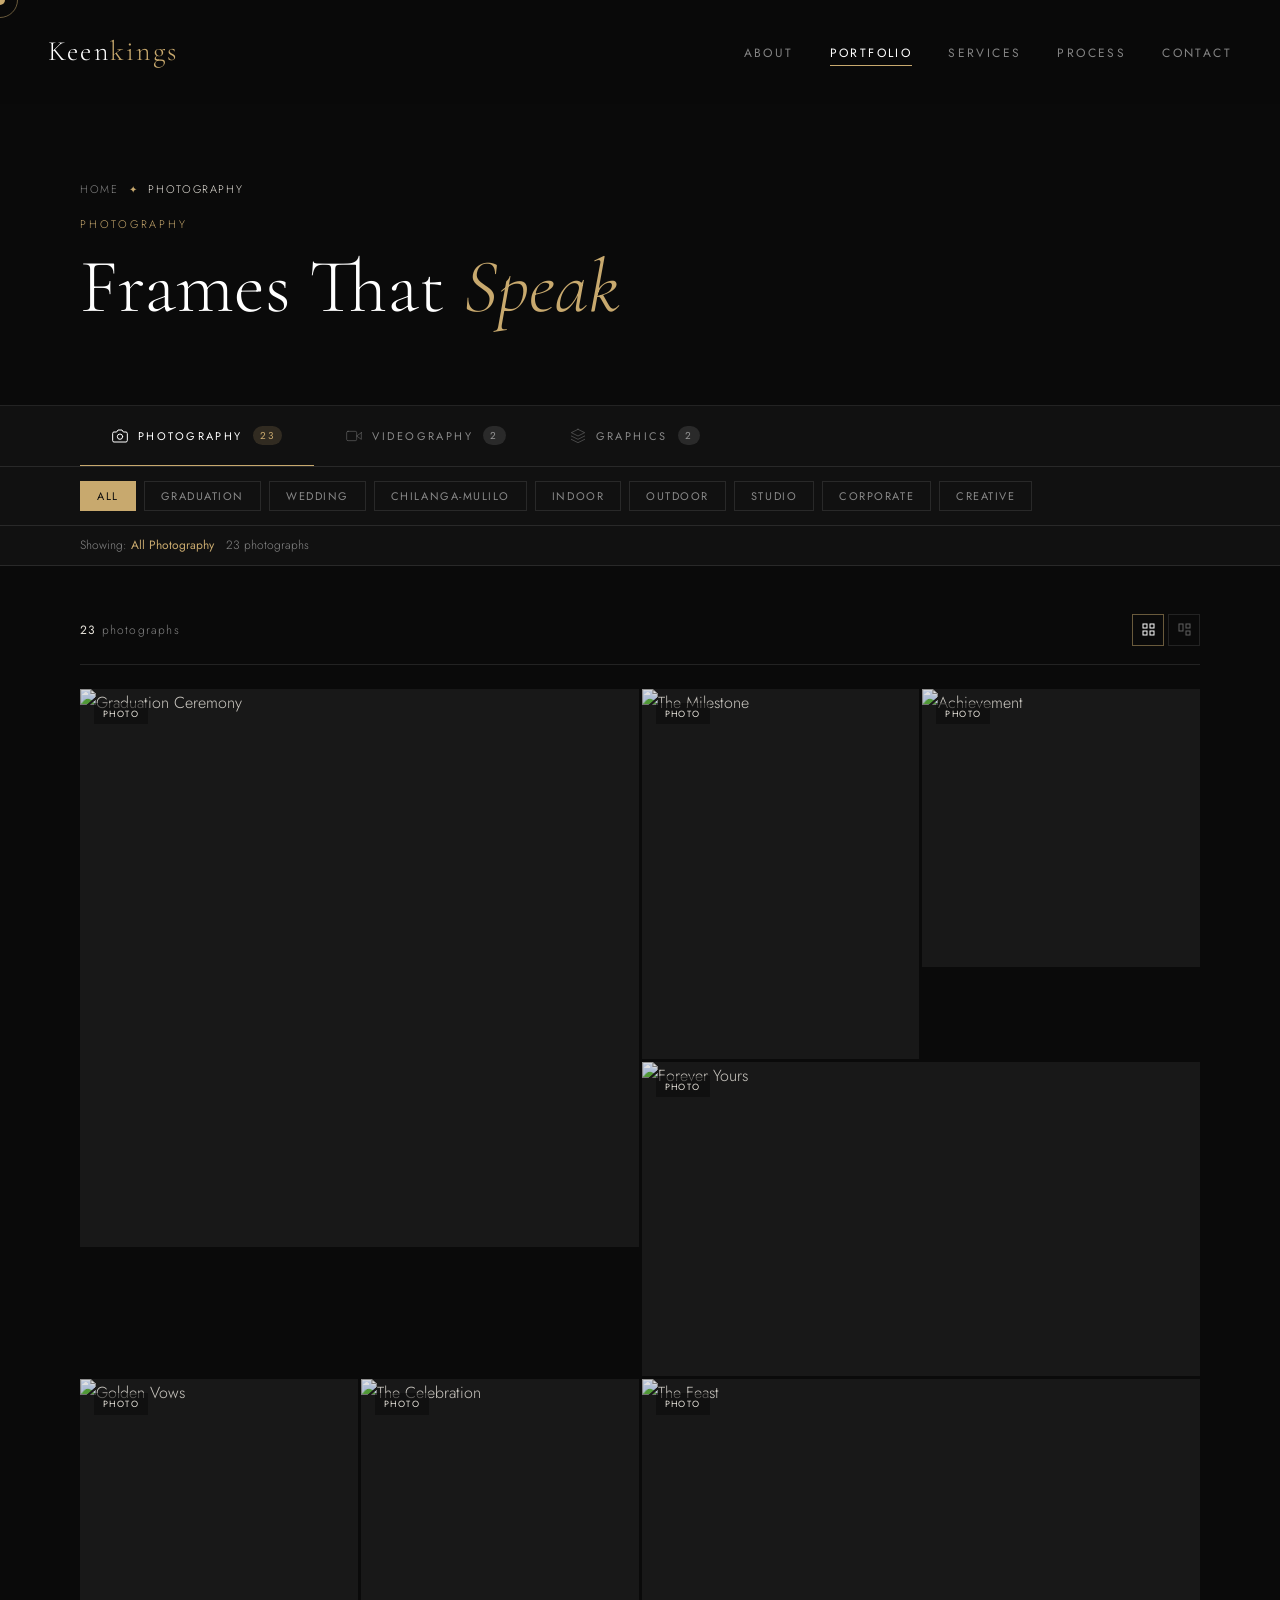
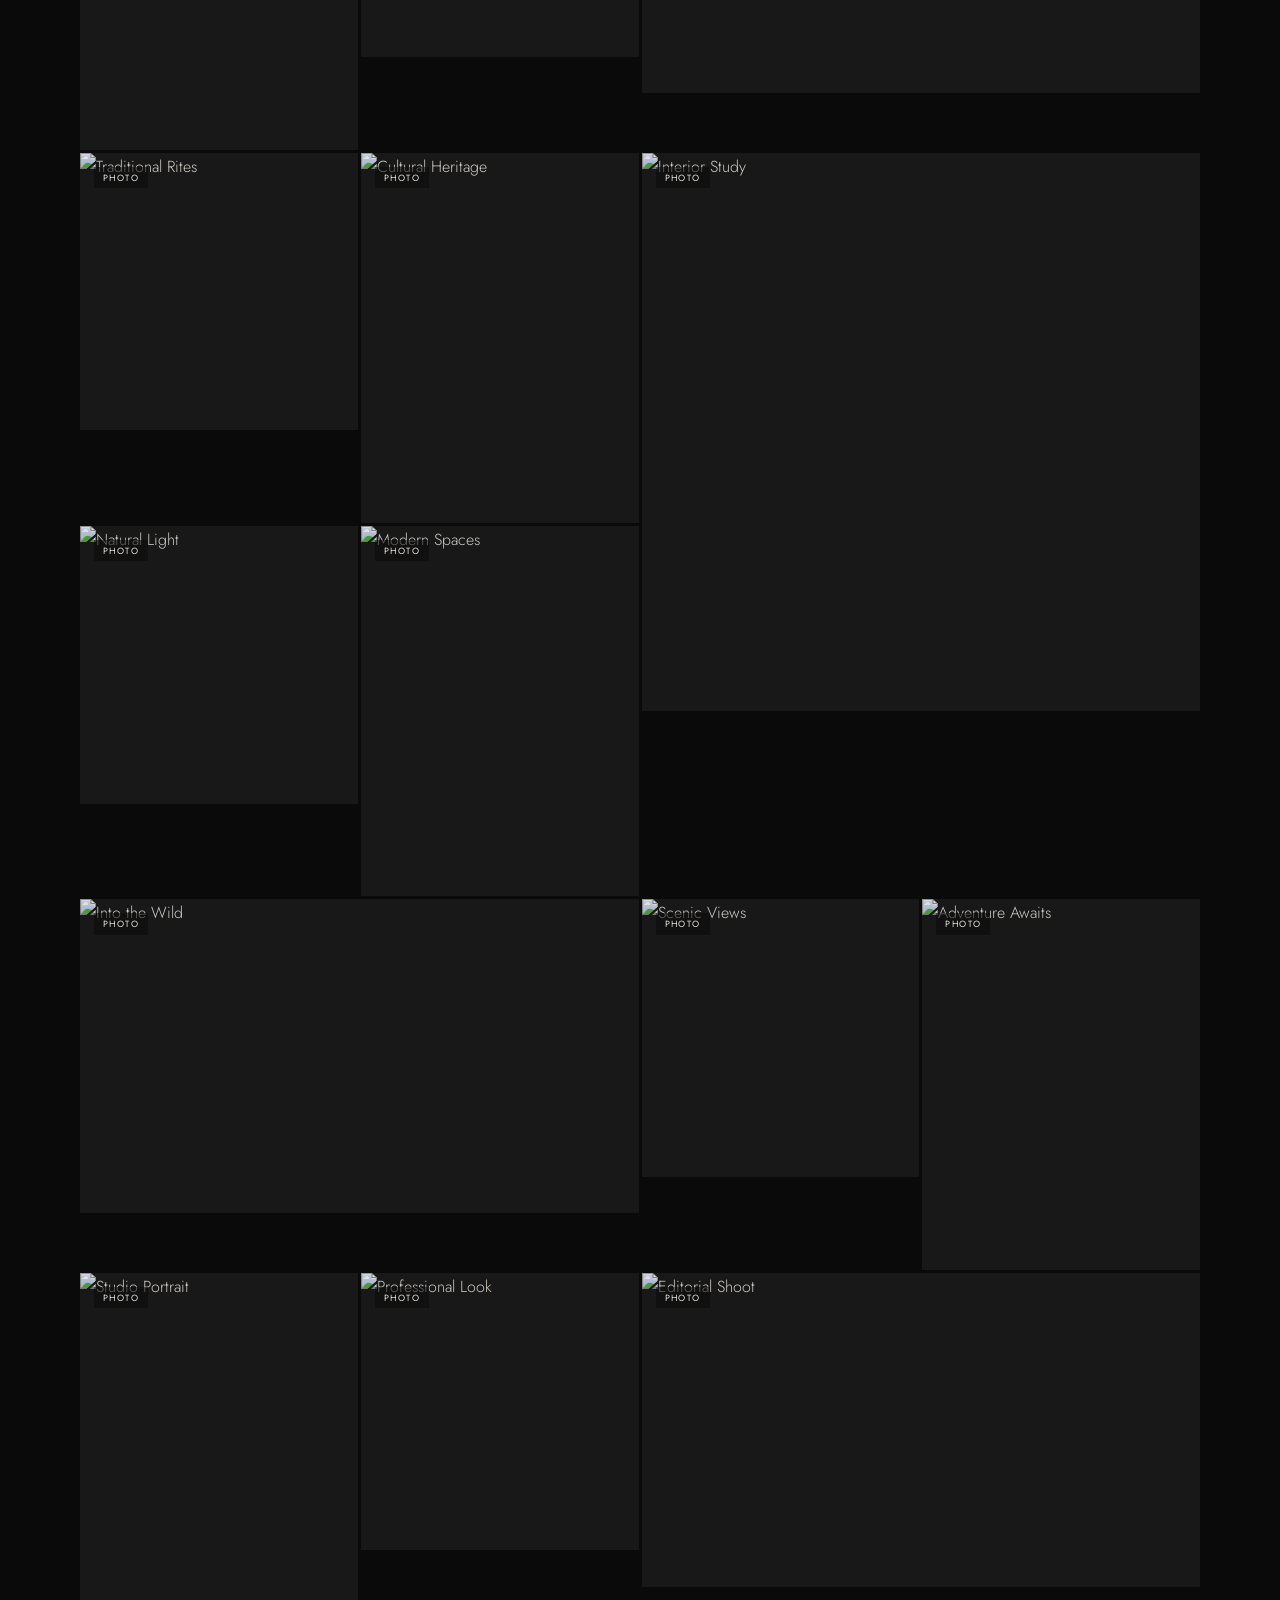
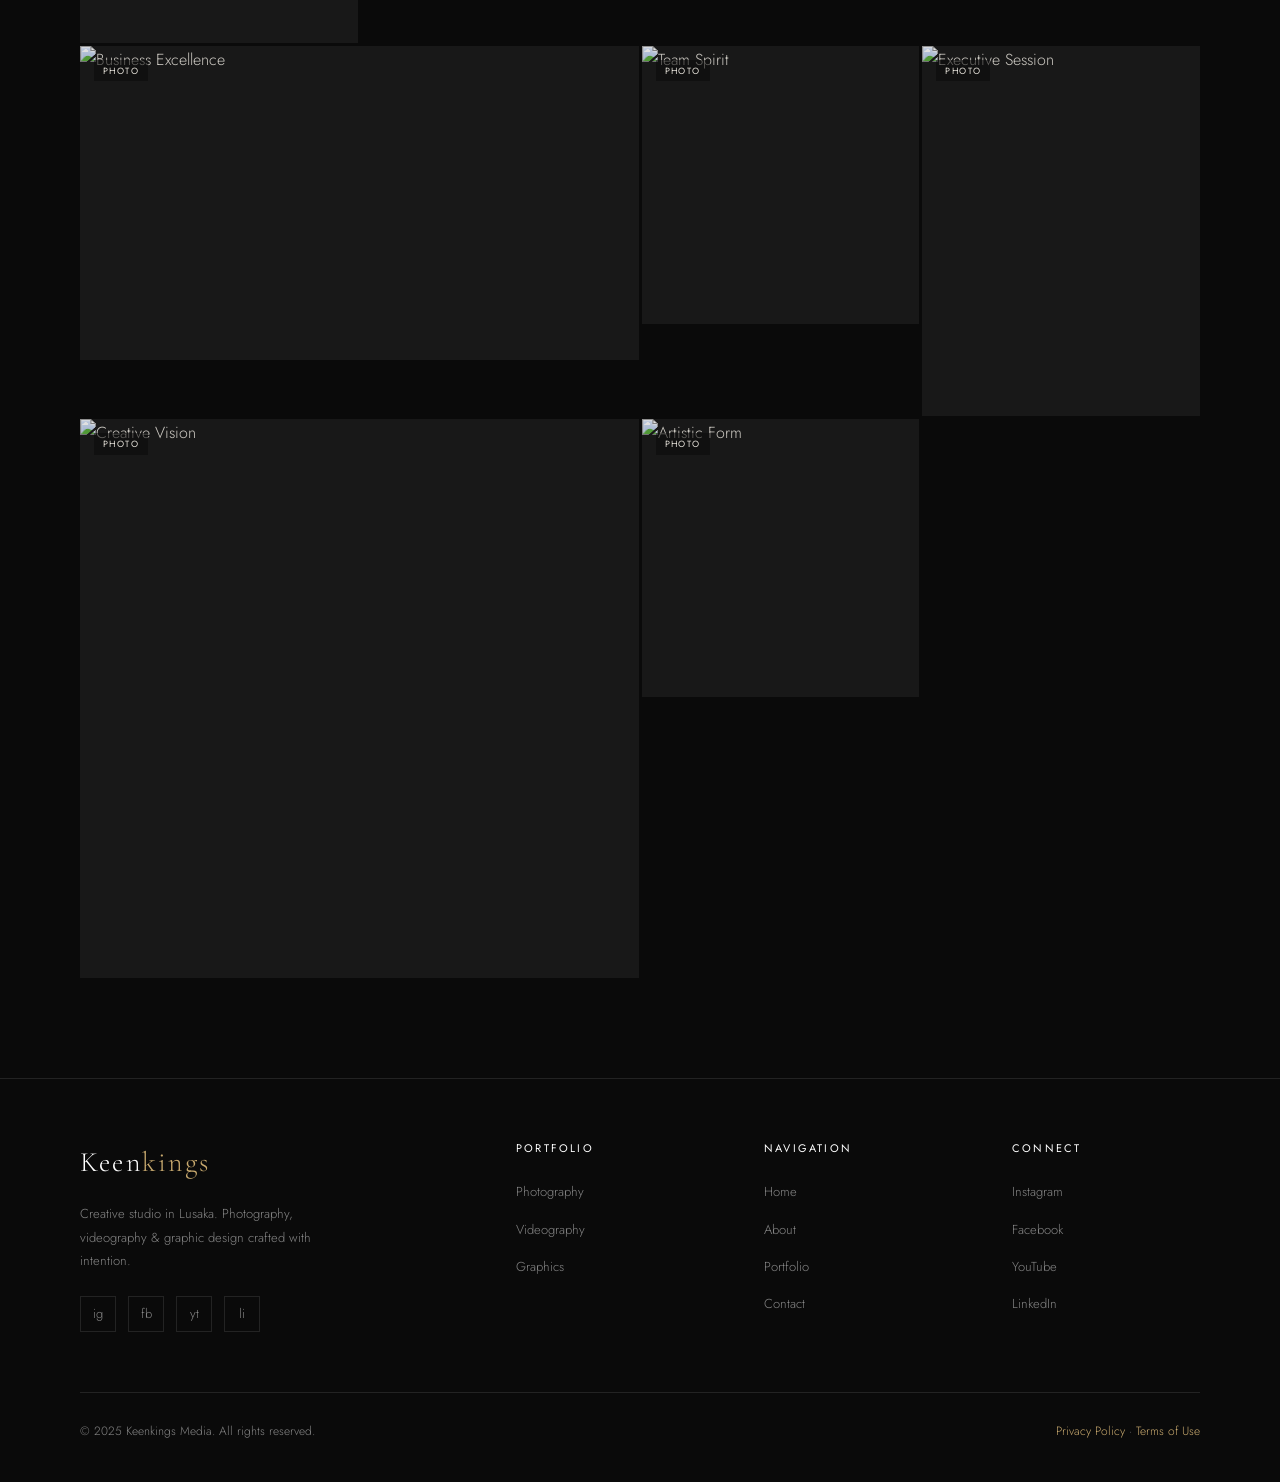
==== commit ac7cecdb: "menu button changes" ====
--- a/portfolio.html
+++ b/portfolio.html
@@ -251,8 +251,7 @@
     <li><a href="index.html#process">Process</a></li>
     <li><a href="index.html#contact">Contact</a></li>
   </ul>
-  <a href="index.html#contact" class="nav-cta">Book a Session</a>
-  <button class="nav-hamburger"><span></span><span></span><span></span></button>
+  <button class="nav-hamburger" aria-label="Menu"><span></span><span></span><span></span></button>
 </nav>
 
 <!-- Page hero -->
--- a/zoomin.css
+++ b/zoomin.css
@@ -153,14 +153,16 @@
 /* ============================================================
    4. NAVIGATION
    ============================================================ */
-nav {
+#nav {
   position: fixed; top: 0; left: 0; right: 0;
-  z-index: 100;
+  z-index: 200;
   display: flex; align-items: center; justify-content: space-between;
   padding: 28px 48px;
-  transition: background .4s var(--ease), padding .4s, border-color .4s;
-}
-nav.scrolled {
+  background: rgba(10,10,10,0.55);
+  backdrop-filter: blur(8px);
+  transition: background .4s var(--ease), padding .4s, border-color .4s, backdrop-filter .4s;
+}
+#nav.scrolled {
   background: rgba(10,10,10,.92);
   backdrop-filter: blur(14px);
   padding: 16px 48px;
@@ -920,11 +922,52 @@
 }
 
 @media (max-width: 768px) {
-  nav { padding: 20px 24px; }
-  nav.scrolled { padding: 14px 24px; }
-  .nav-links, .nav-cta { display: none; }
-  .nav-hamburger { display: flex; flex-direction: column; gap: 5px; background: none; border: none; cursor: pointer; }
-  .nav-hamburger span { display: block; width: 26px; height: 1px; background: var(--white); transition: transform .3s; }
+  #nav { padding: 16px 24px; display: flex; align-items: center; justify-content: space-between; }
+  #nav.scrolled { padding: 12px 24px; }
+  
+  .nav-links {
+    position: fixed; top: 78px; left: 0; right: 0;
+    background: rgba(10,10,10,0.92);
+    backdrop-filter: blur(16px);
+    flex-direction: column; align-items: stretch; justify-content: flex-start;
+    gap: 0; z-index: 300;
+    padding: 8px 0 16px;
+    border-top: 1px solid rgba(255,255,255,0.08);
+    box-shadow: 0 16px 40px rgba(0,0,0,0.5);
+    display: flex;
+    opacity: 0; pointer-events: none;
+    transform: translateY(-6px);
+    transition: opacity .25s ease, transform .25s ease;
+  }
+  .nav-links.open { opacity: 1; pointer-events: all; transform: translateY(0); }
+  .nav-links li { border-bottom: 1px solid rgba(255,255,255,0.06); }
+  .nav-links li:last-child { border-bottom: none; }
+  .nav-links a {
+    display: block; padding: 16px 28px;
+    font-size: 12px; letter-spacing: .22em; text-transform: uppercase;
+    color: rgba(255,255,255,0.80);
+    transition: color .2s, padding-left .2s;
+  }
+  .nav-links a:hover, .nav-links a.active { color: var(--accent); padding-left: 36px; }
+
+  .nav-hamburger {
+    display: flex !important;
+    flex-direction: column; gap: 6px;
+    background: transparent; border: none; cursor: pointer;
+    position: fixed; top: 16px; right: 14px;
+    z-index: 400;
+    padding: 10px;
+  }
+  .nav-hamburger span {
+    display: block; width: 26px; height: 2px;
+    background: #ffffff;
+    transition: transform .3s, opacity .3s;
+    transform-origin: center;
+    box-shadow: 0 1px 3px rgba(0,0,0,0.6);
+  }
+  .nav-hamburger.open span:nth-child(1) { transform: translateY(8px) rotate(45deg); }
+  .nav-hamburger.open span:nth-child(2) { opacity: 0; }
+  .nav-hamburger.open span:nth-child(3) { transform: translateY(-8px) rotate(-45deg); }
 
   section { padding: 70px 24px; }
   .testimonial-section { padding: 80px 24px; }
